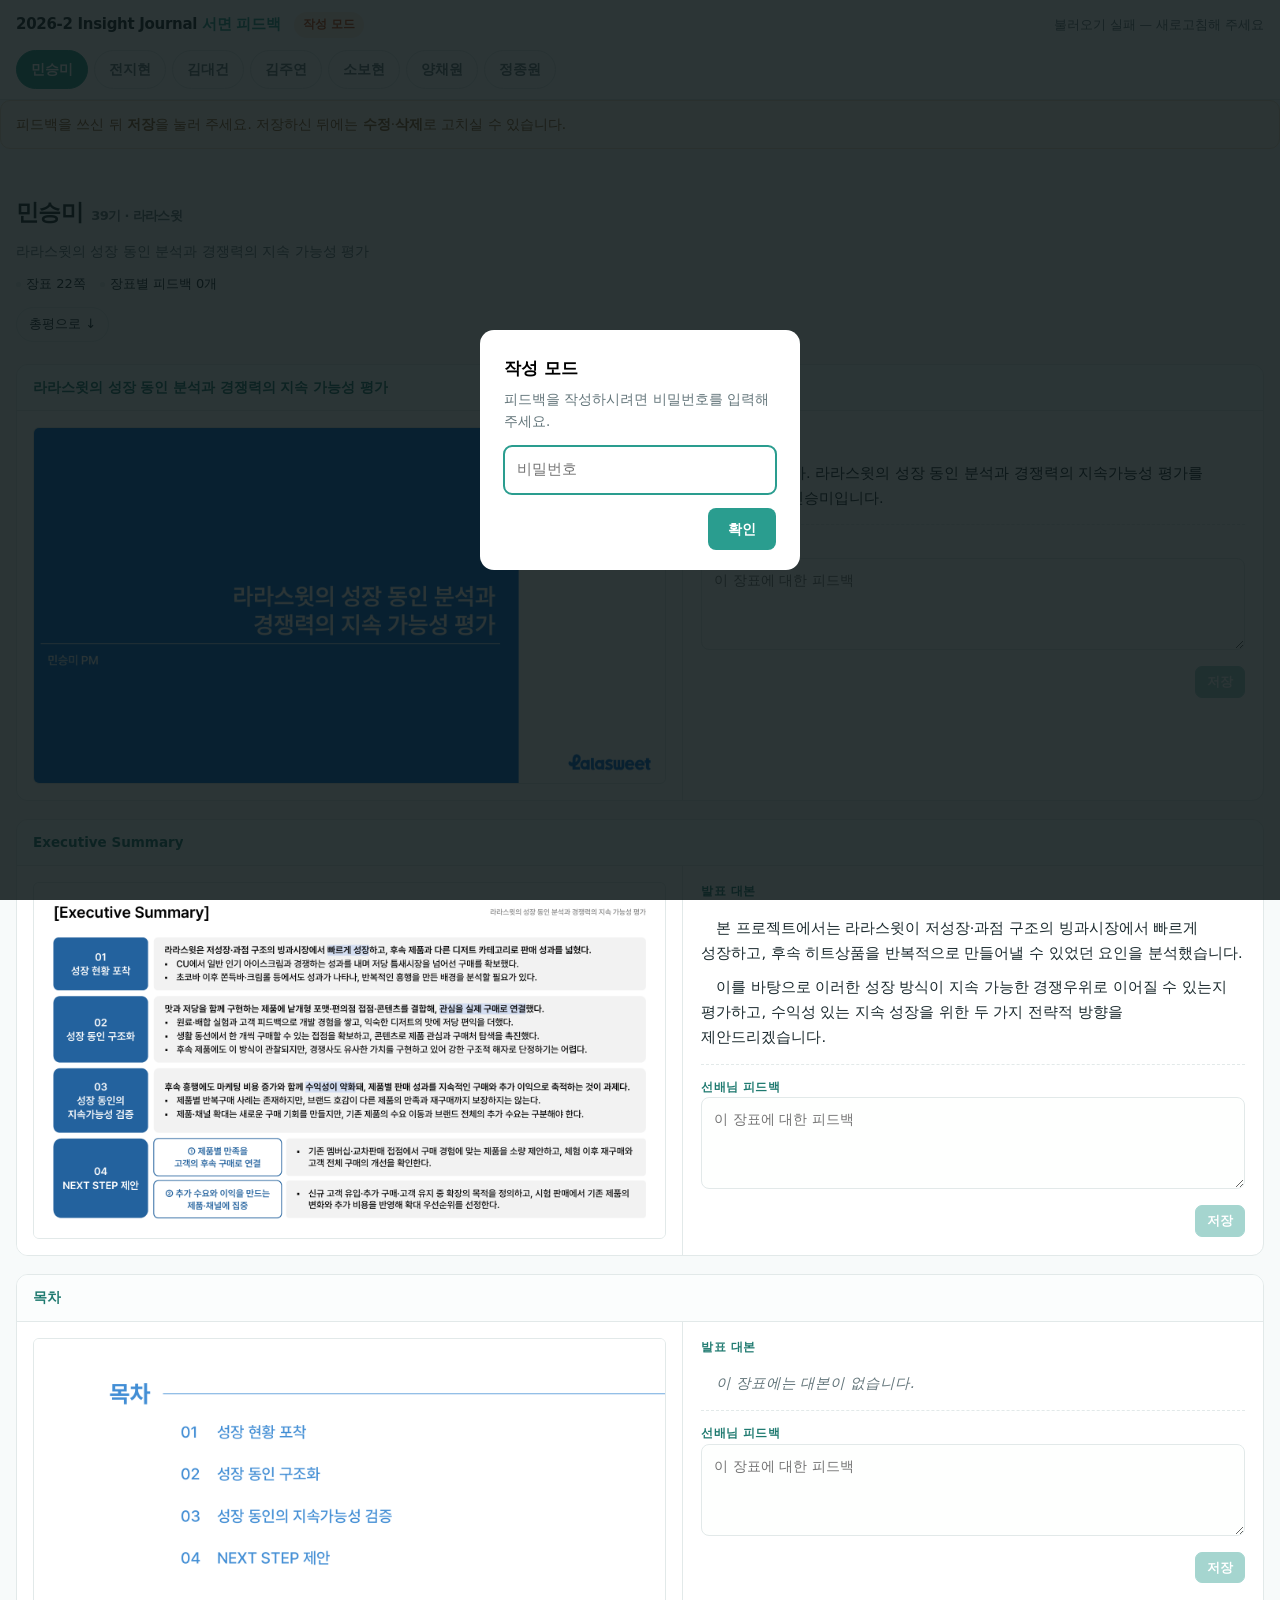
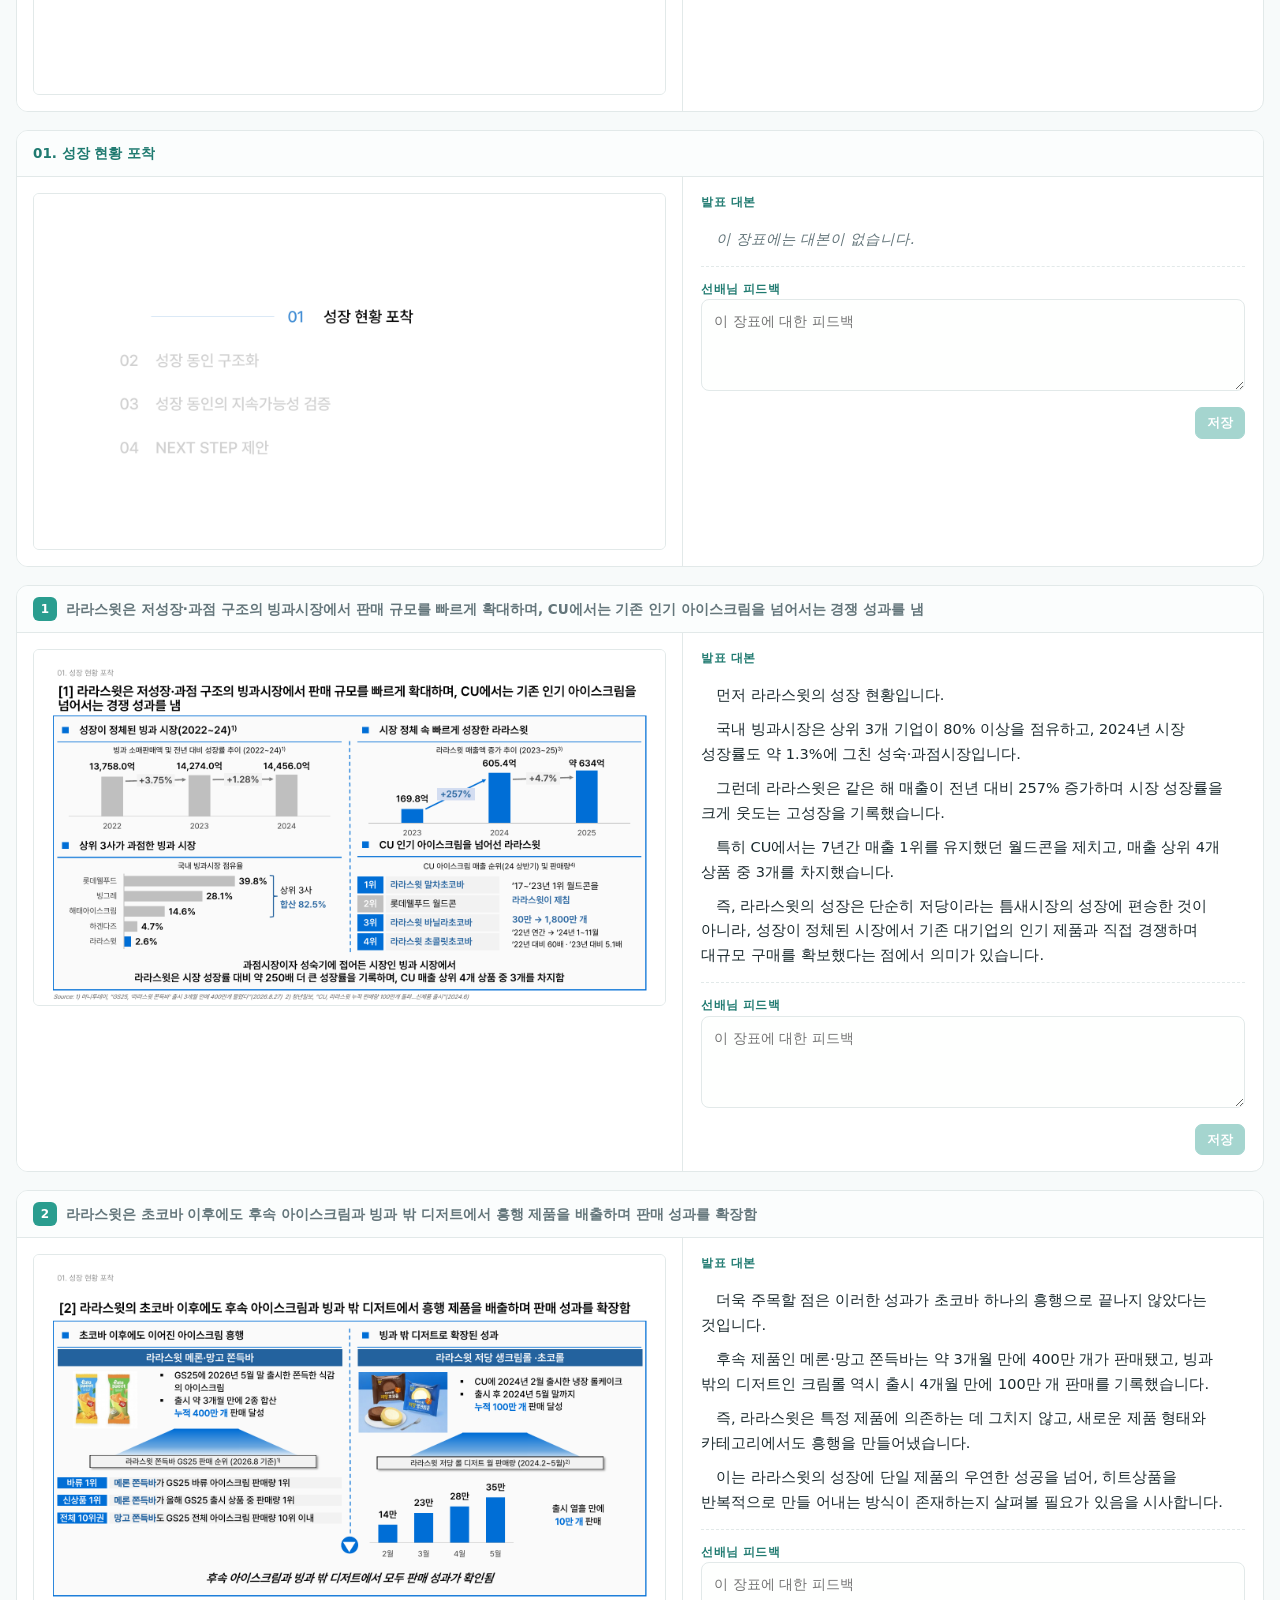
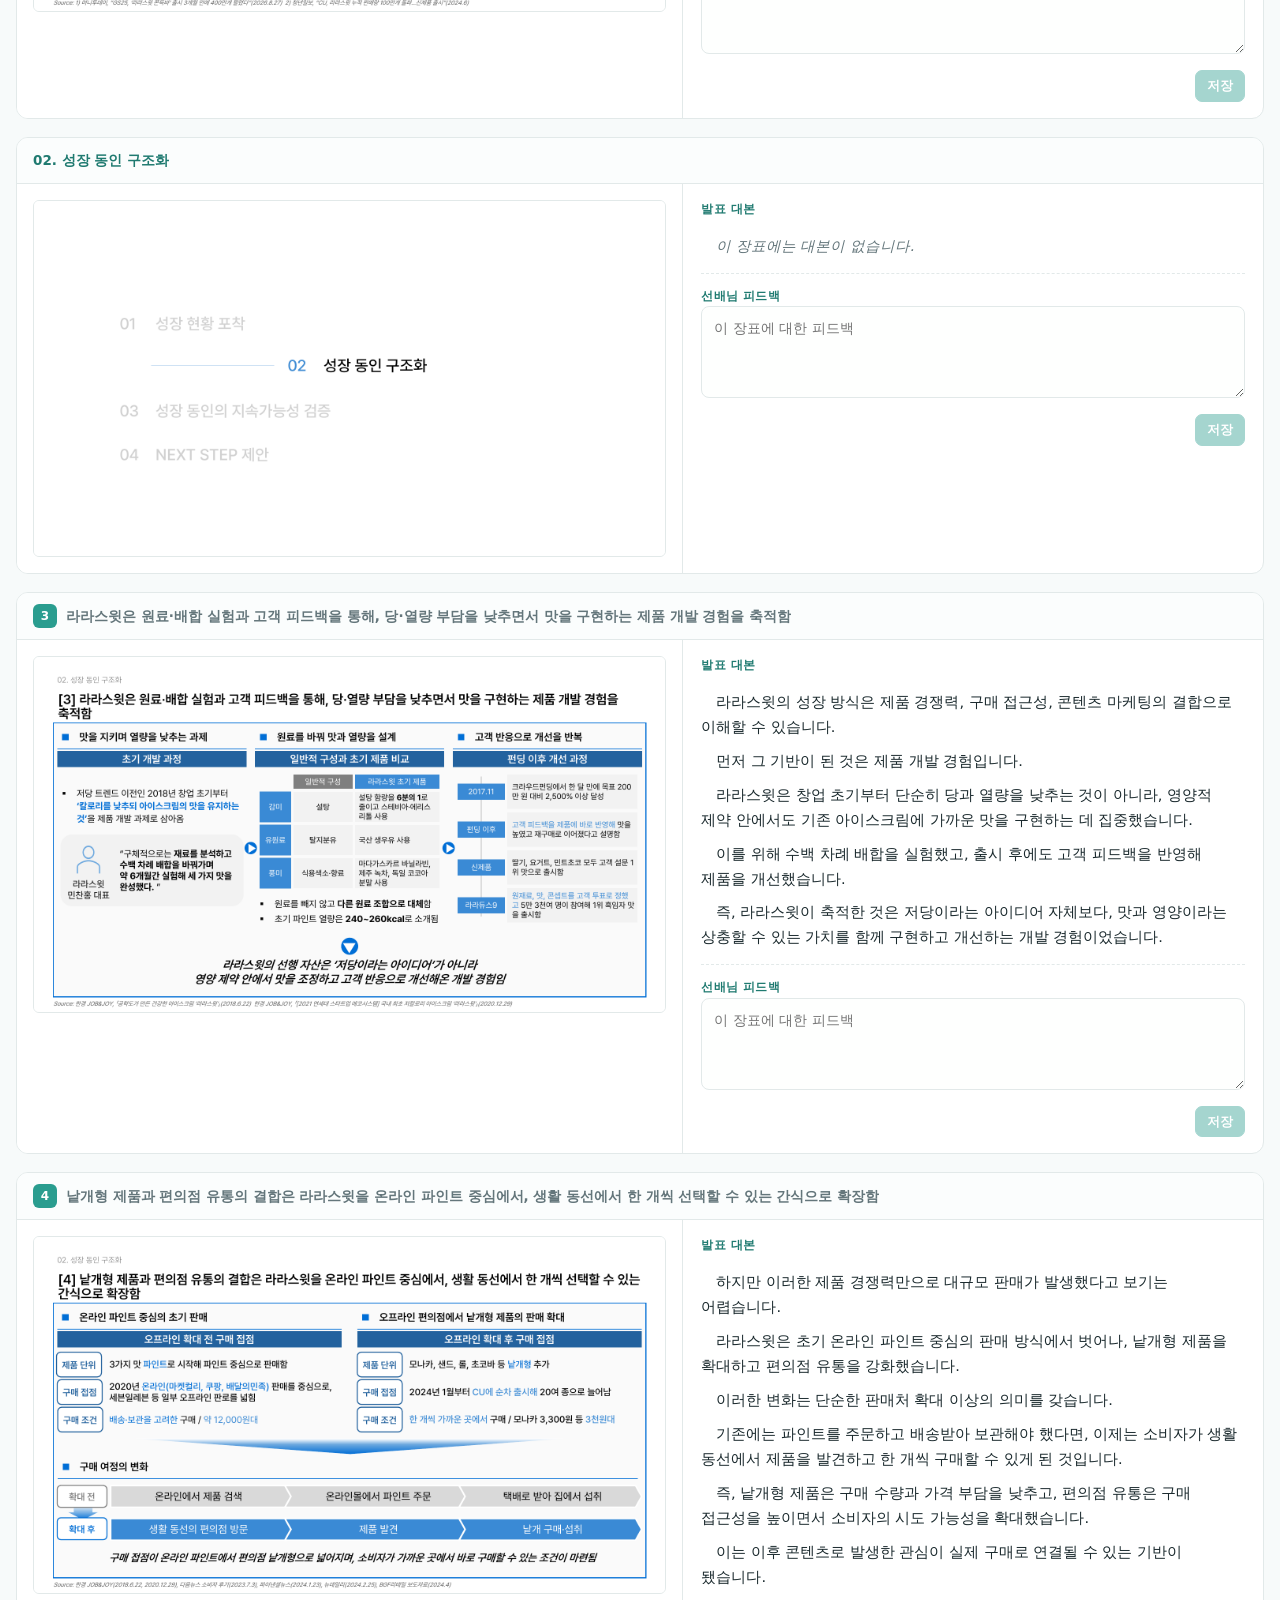
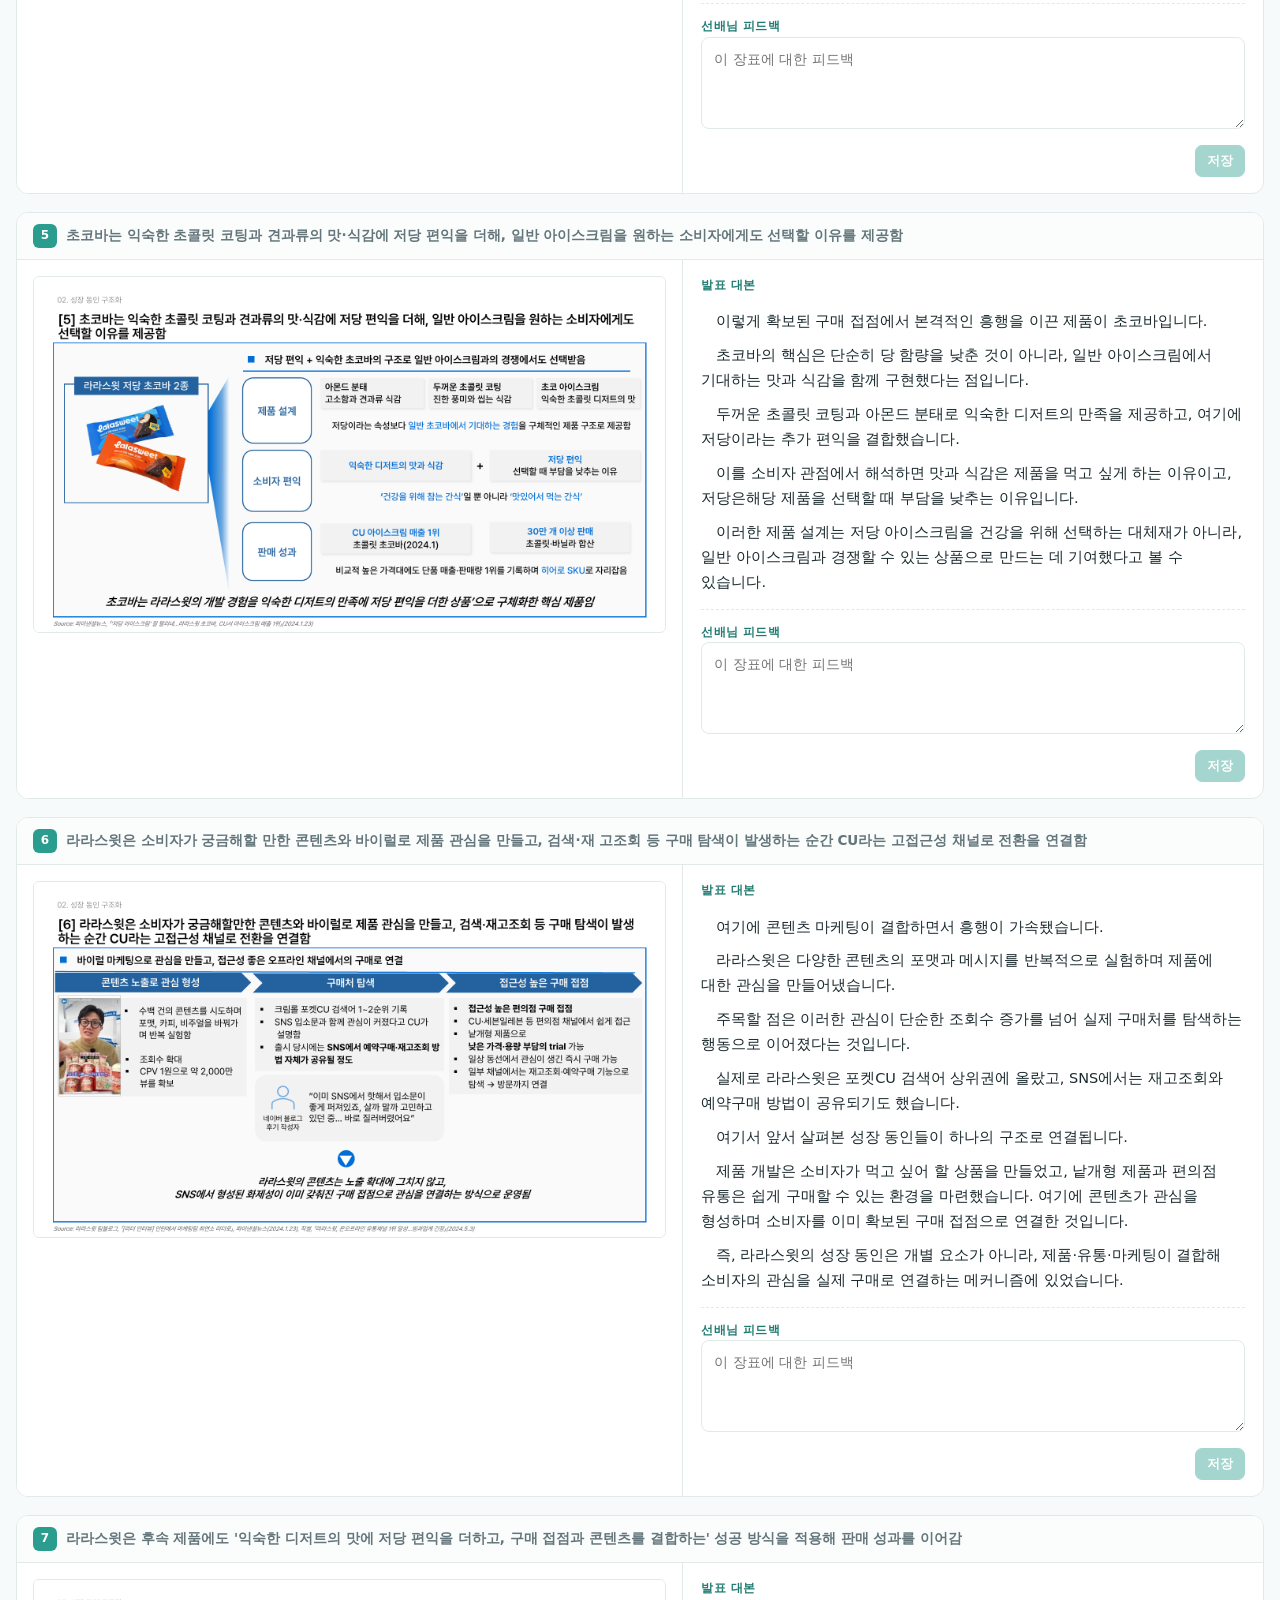
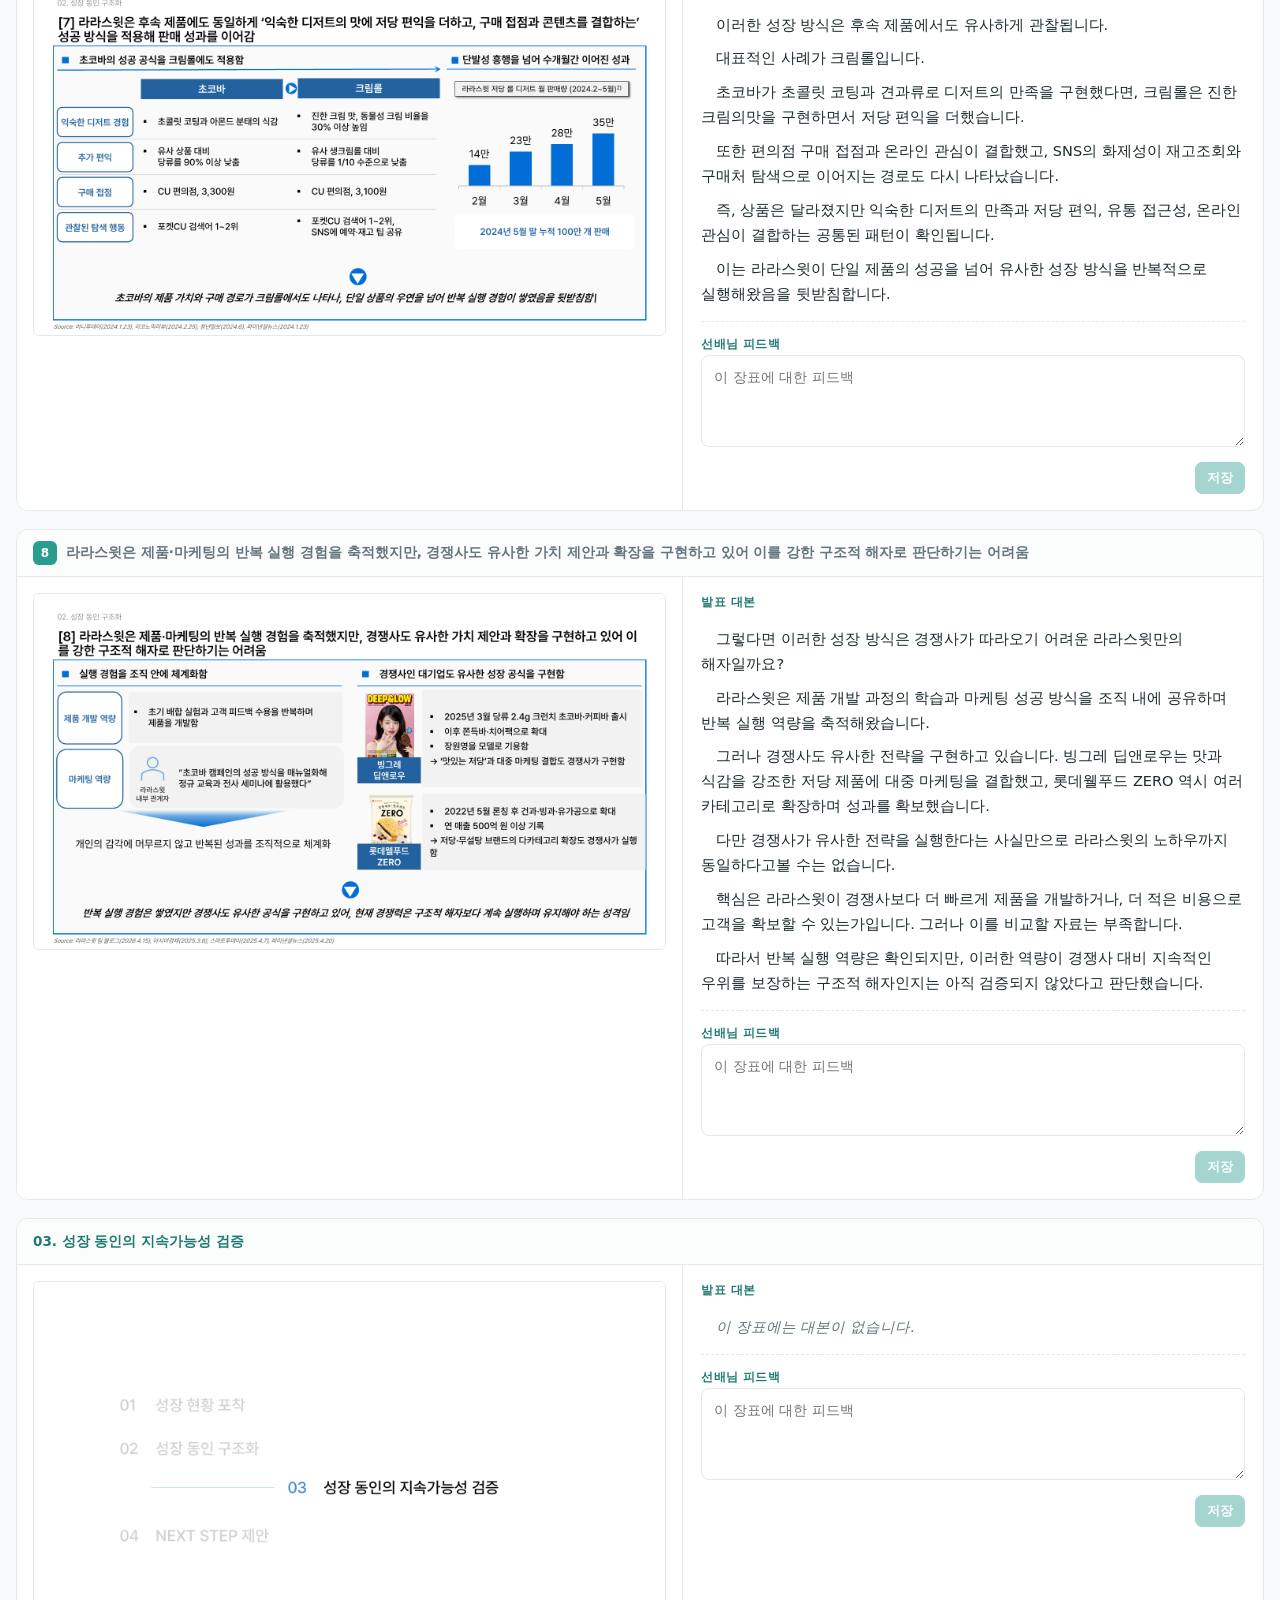
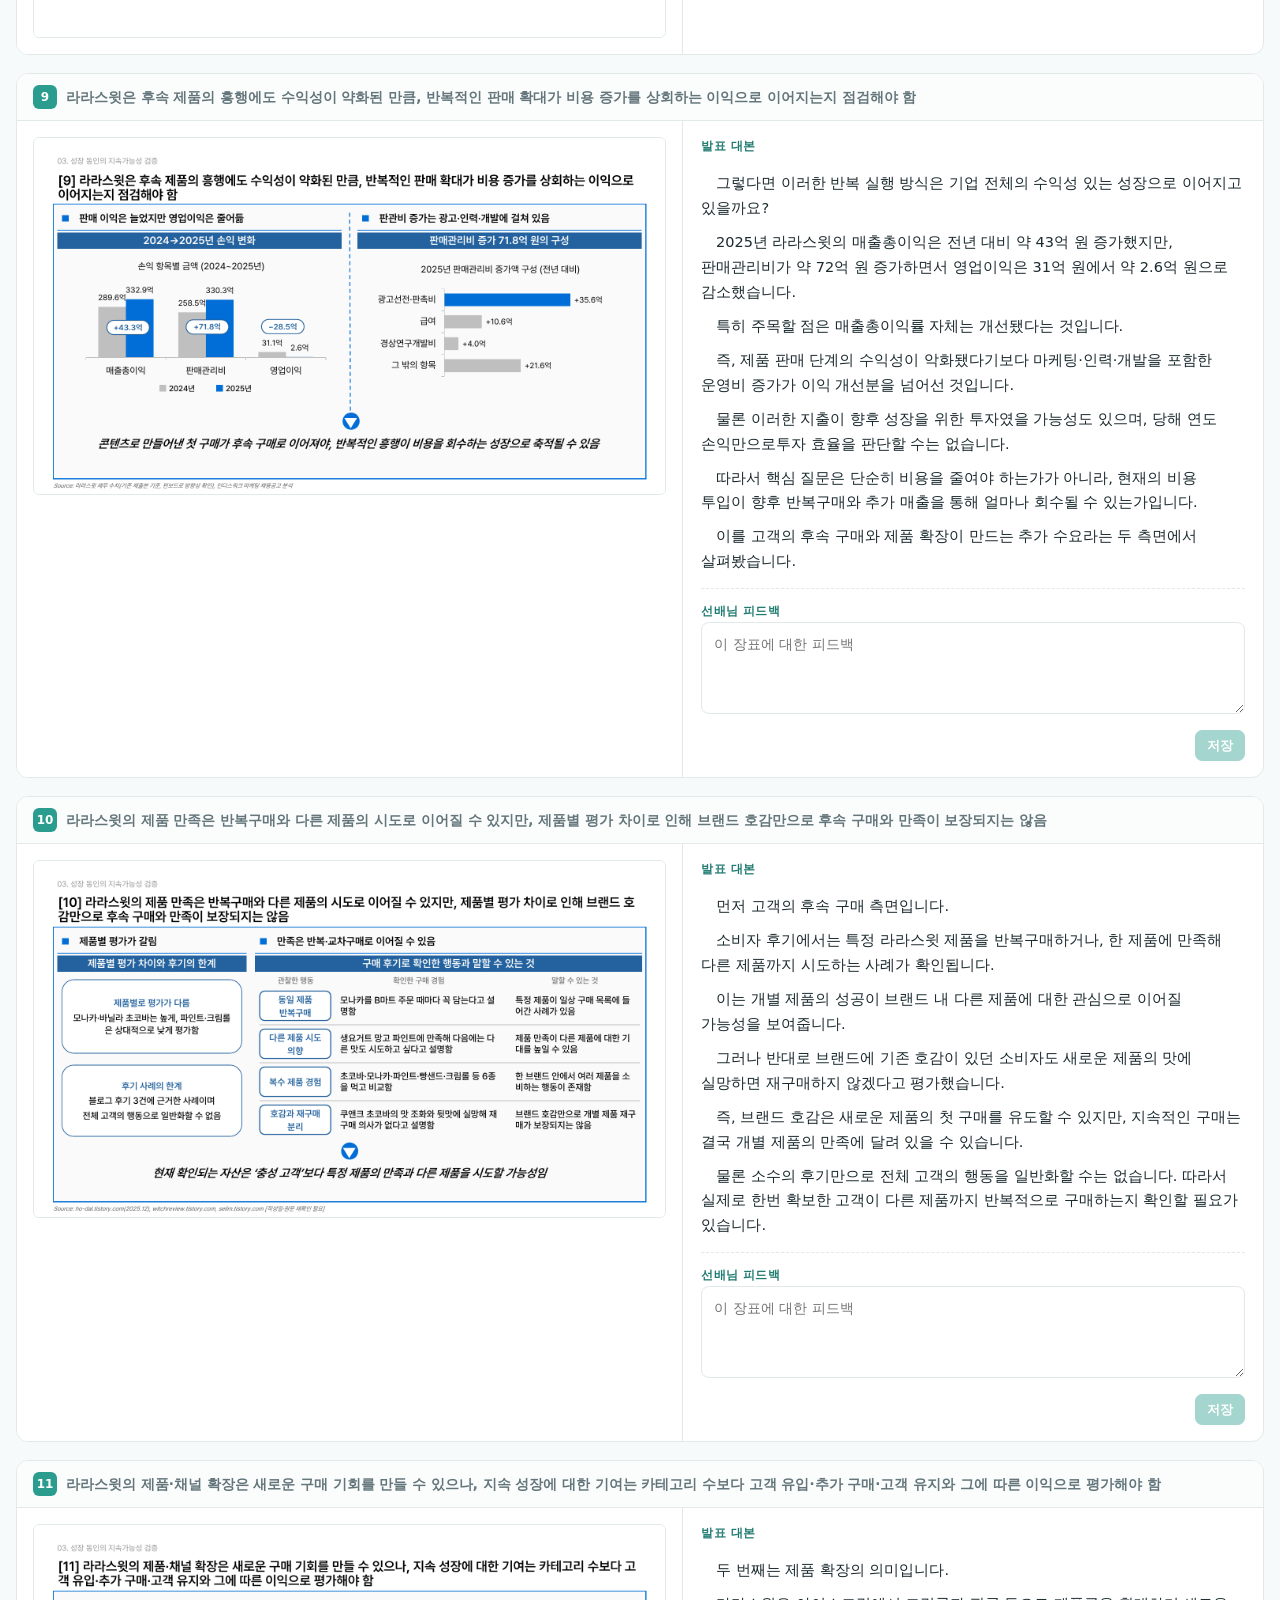
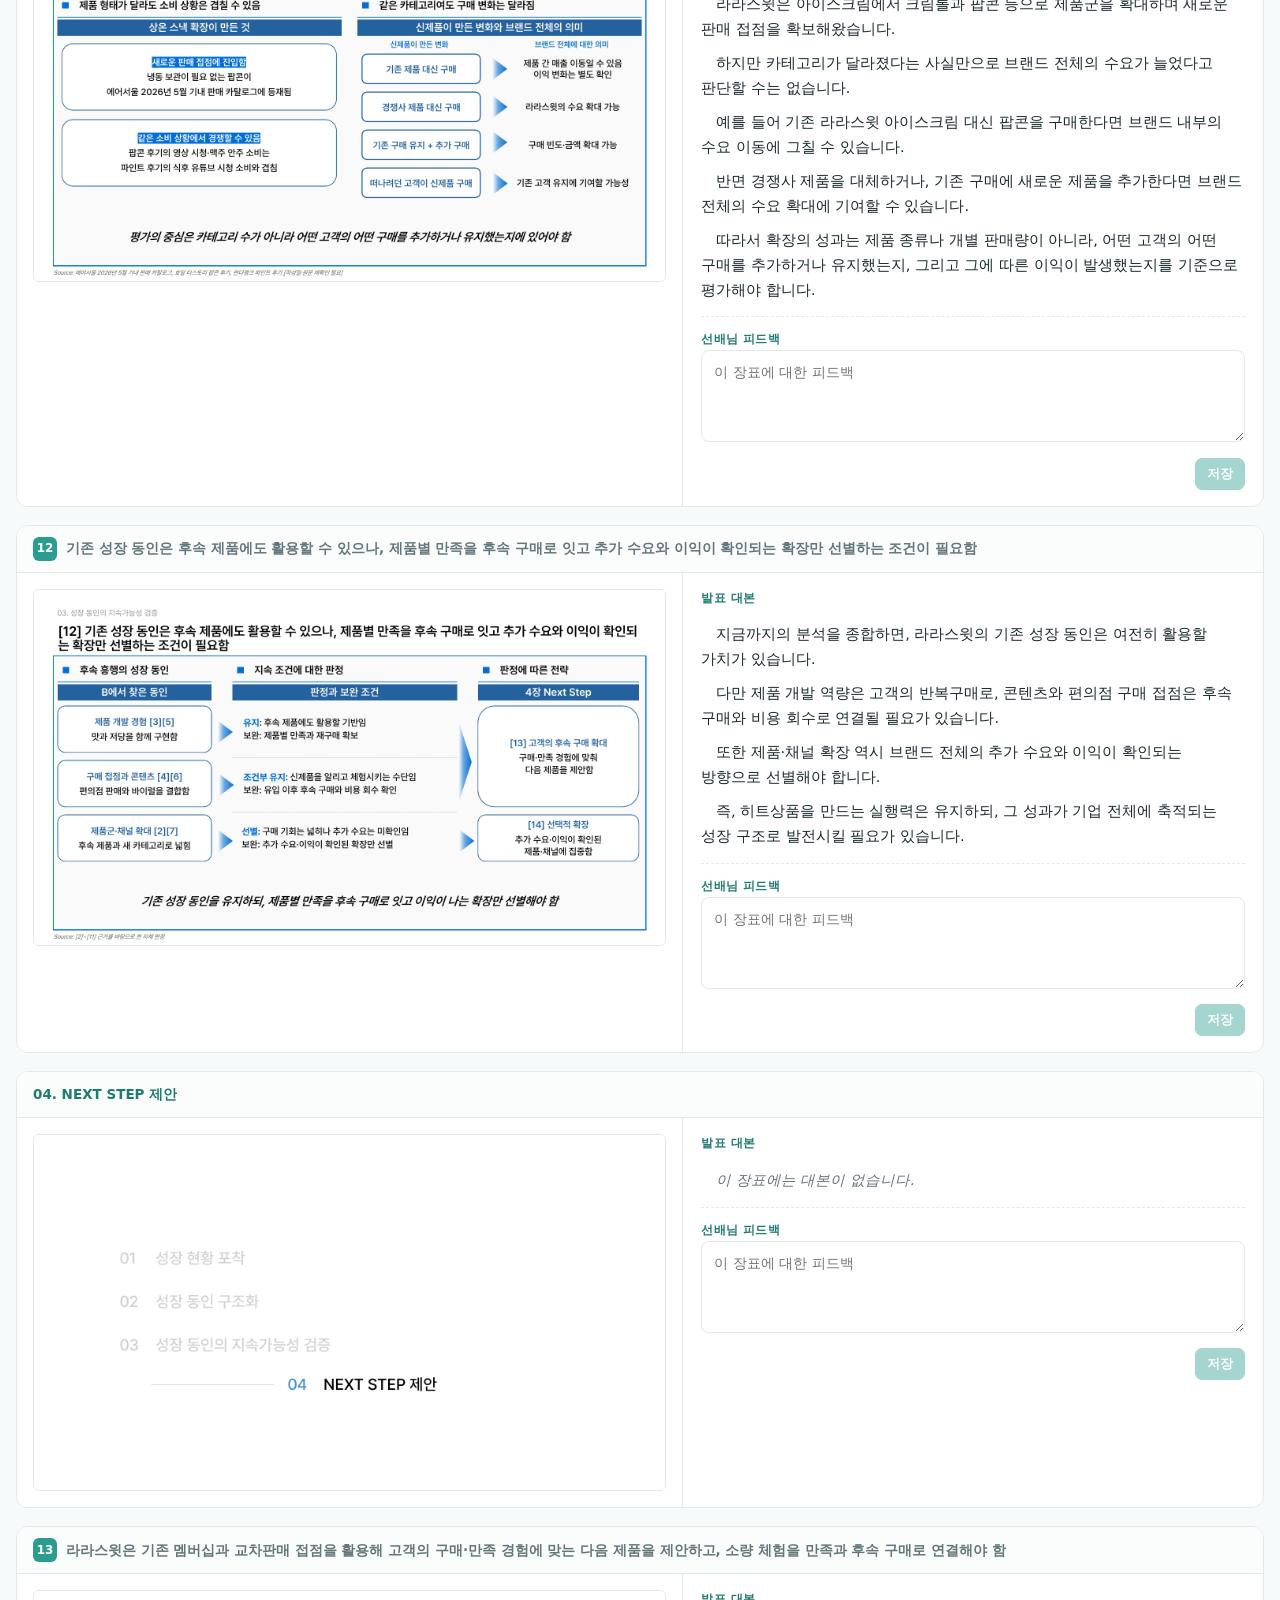
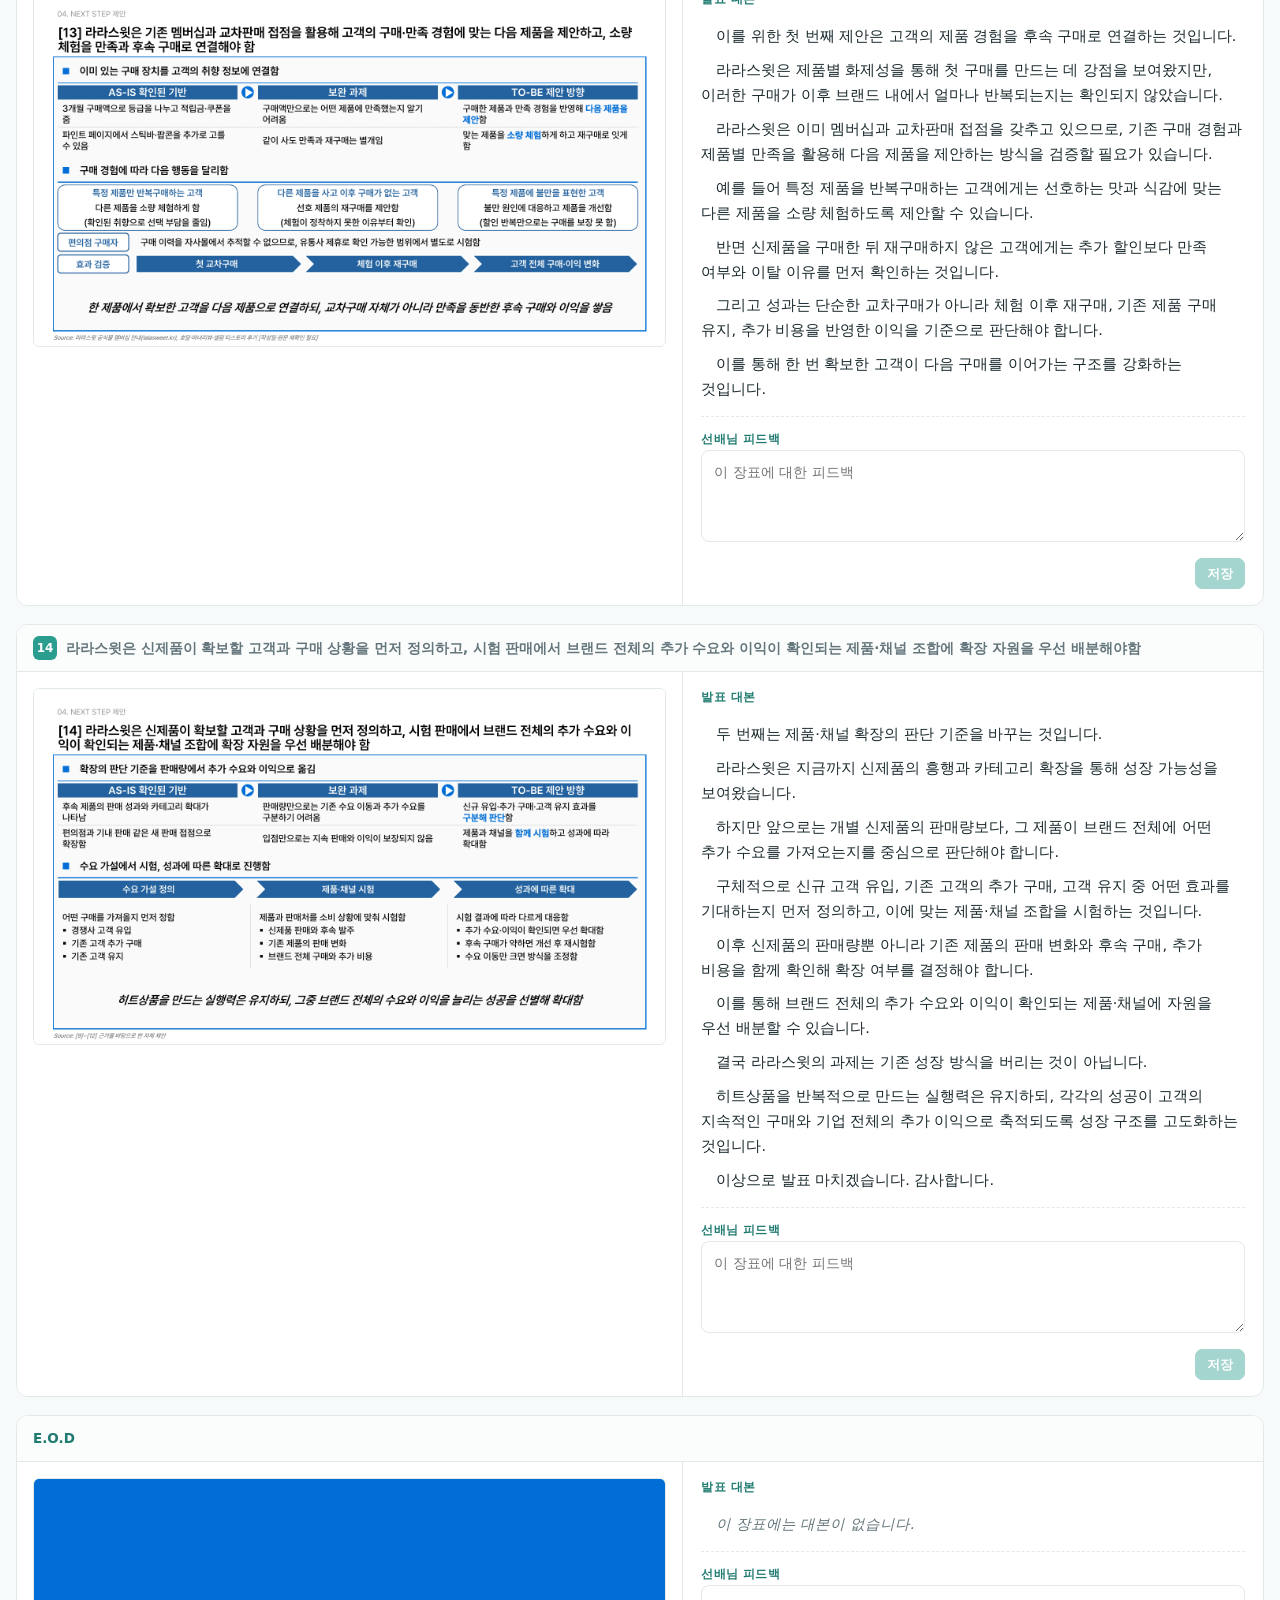
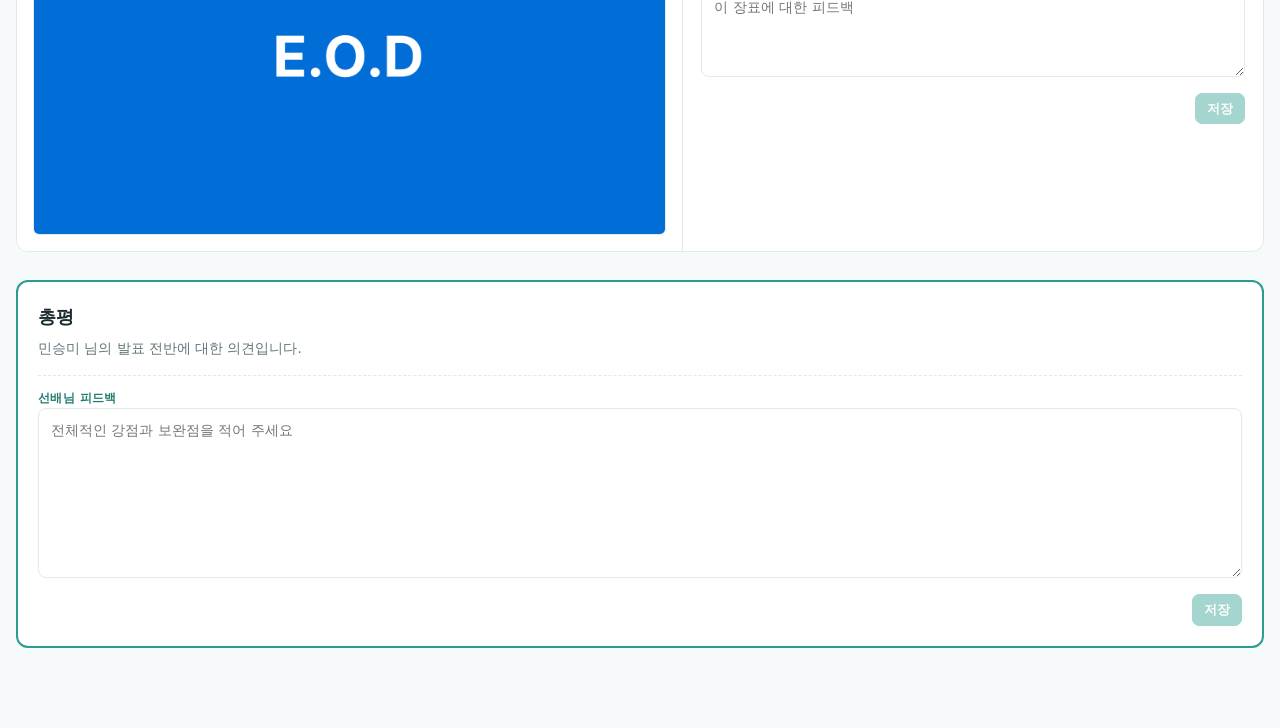
==== admin.html @ 74952961 "전수 검수 — 붙거나 갈라진 낱말 38건 교정 - 두 낱말이 붙은 것 22건 (이를통해, 대한추가, 2025년국내 …) - 낱말 한가운데가 띄어진 것 11건 (살펴보 았습니다, 글" ====
<!doctype html>
<html lang="ko">
<head>
<meta charset="utf-8">
<meta name="viewport" content="width=device-width,initial-scale=1,viewport-fit=cover">
<meta name="robots" content="noindex,nofollow,noarchive">
<title>IJ 서면 피드백 · 작성</title>
<link rel="stylesheet" href="assets/style.css?v=1793973497">
</head>
<body>
<header>
  <div class="hwrap">
    <div class="brand">2026-2 Insight Journal <span>서면 피드백</span></div>
    <div class="mode admin">작성 모드</div>
    <div class="status" id="status"></div>
  </div>
  <nav id="nav"></nav>
</header>
<div class="note">피드백을 쓰신 뒤 <b>저장</b>을 눌러 주세요. 저장하신 뒤에는 <b>수정</b>·<b>삭제</b>로 고치실 수 있습니다.</div>
<main id="main"></main>
<dialog id="zoom"><img id="zoomImg" alt=""></dialog>
<script>window.MODE = "admin";</script>
<script src="assets/config.js?v=1793973497"></script>
<script src="data/people.js?v=1793973497"></script>
<script src="assets/app.js?v=1793973497"></script>
<script>
/* 올려둔 파일을 고치면, 열어두신 창이 옛 내용을 계속 보여주지 않도록 한 번만 새로 받는다 */
(function () {
  var V = "1793973497";
  fetch("version.txt?t=" + Date.now(),
         { cache: "no-store", headers: { "Cache-Control": "no-cache" } })
    .then(function (r) { return r.ok ? r.text() : ""; })
    .then(function (t) {
      t = (t || "").trim();
      if (!t || t === V) return;
      if (location.search.indexOf("v=" + t) >= 0) return;   // 이미 새 판
      location.replace(location.pathname + "?v=" + t + location.hash);
    })
    .catch(function () {});
})();
</script>
</body>
</html>
---- assets/style.css ----
:root{
  --teal:#2A9D8F; --teal-d:#1F7A70; --teal-l:#E8F6F4;
  --ink:#1B2A2E; --mute:#64767B; --line:#E2E9E9; --bg:#F7FAFA; --card:#FFFFFF;
  --warn:#C2410C;
  --lime:#7FBF7A; --lime-d:#4E8C4A;   /* 40기 구분색 */
  --w: 1280px;
}
*{box-sizing:border-box;}
html{-webkit-text-size-adjust:100%;}
body{
  margin:0; background:var(--bg); color:var(--ink);
  font-family:"Pretendard","Apple SD Gothic Neo","Malgun Gothic",system-ui,sans-serif;
  font-size:15px; line-height:1.72; word-break:keep-all; overflow-wrap:anywhere;
}
a{color:var(--teal-d);}

/* ── 헤더 ───────────────────────────── */
header{
  position:sticky; top:0; z-index:20; background:rgba(255,255,255,.94);
  backdrop-filter:saturate(180%) blur(8px); border-bottom:1px solid var(--line);
}
.hwrap{max-width:var(--w); margin:0 auto; padding:12px 16px;
  display:flex; align-items:center; gap:14px; flex-wrap:wrap;}
.brand{font-weight:800; font-size:15px; letter-spacing:-.3px; white-space:nowrap;}
.brand span{color:var(--teal); }
.mode{font-size:11.5px; font-weight:700; padding:3px 9px; border-radius:999px;
  background:var(--teal-l); color:var(--teal-d); white-space:nowrap;}
.mode.admin{background:#FFF1E6; color:var(--warn);}
.status{margin-left:auto; font-size:12.5px; color:var(--mute); white-space:nowrap;}

nav{max-width:var(--w); margin:0 auto; padding:0 16px 10px;
  display:flex; gap:6px; overflow-x:auto; scrollbar-width:thin;}
nav button{
  flex:0 0 auto; border:1px solid var(--line); background:#fff; color:var(--mute);
  padding:7px 14px; border-radius:999px; font:inherit; font-size:13.5px;
  font-weight:600; cursor:pointer; white-space:nowrap;
}
nav button[aria-current="true"]{background:var(--teal); border-color:var(--teal); color:#fff;}

/* ── 본문 ───────────────────────────── */
main{max-width:var(--w); margin:0 auto; padding:22px 16px 80px;}
.person-head{margin:4px 0 22px;}
.person-head h1{font-size:23px; margin:0 0 6px; letter-spacing:-.6px;}
.person-head h1 small{font-size:13px; font-weight:600; color:var(--mute); margin-left:8px;}
.person-head p{margin:0; color:var(--mute); font-size:14px;}

.slide{
  background:var(--card); border:1px solid var(--line); border-radius:12px;
  margin-bottom:18px; overflow:hidden; scroll-margin-top:110px;
}
.slide-no{
  display:flex; align-items:center; gap:9px; padding:11px 16px;
  border-bottom:1px solid var(--line); background:#FBFDFD;
}
.slide-no b{
  min-width:24px; height:24px; border-radius:6px; background:var(--teal);
  color:#fff; font-size:12px; display:grid; place-items:center;
}
.slide-no span{font-size:13.5px; color:var(--mute); font-weight:600;
  overflow:hidden; text-overflow:ellipsis; white-space:nowrap;}
.grid{display:grid; grid-template-columns:minmax(0,1.15fr) minmax(0,1fr);}
.pane-img{padding:16px; border-right:1px solid var(--line); background:#fff;}
.pane-img img{width:100%; height:auto; display:block; border:1px solid var(--line);
  border-radius:6px; cursor:zoom-in;}
.pane-txt{padding:16px 18px; display:flex; flex-direction:column; gap:14px; min-width:0;}

.sec-label{font-size:11.5px; font-weight:800; letter-spacing:.4px;
  color:var(--teal-d); text-transform:uppercase;}
.script p{margin:0 0 9px; font-size:14.5px; text-indent:1em;}
.script p:last-child{margin-bottom:0;}
.script .none{color:var(--mute); font-style:italic;}

.fb{border-top:1px dashed var(--line); padding-top:13px;}
.fb textarea{
  width:100%; min-height:92px; resize:vertical; padding:10px 12px;
  border:1px solid var(--line); border-radius:8px; font:inherit; font-size:14px;
  line-height:1.65; background:#FEFFFE; color:var(--ink);
}
.fb textarea:focus{outline:2px solid var(--teal); outline-offset:-1px; border-color:var(--teal);}
.fb .row{display:flex; align-items:center; gap:10px; margin-top:7px;}
.fb .saved{font-size:12px; color:var(--mute);}
.fb button{
  border:1px solid var(--line); background:#fff; color:var(--mute);
  padding:4px 11px; border-radius:7px; font:inherit; font-size:12.5px; cursor:pointer;
}
.fb button:hover{border-color:var(--warn); color:var(--warn);}
.fb .read{
  background:var(--teal-l); border-left:3px solid var(--teal); border-radius:0 8px 8px 0;
  padding:11px 13px; font-size:14px; white-space:pre-wrap;
}
.fb .empty{color:var(--mute); font-size:13.5px;}

.overall{
  background:var(--card); border:2px solid var(--teal); border-radius:12px;
  padding:20px; margin-top:28px; scroll-margin-top:110px;
}
.overall h2{margin:0 0 4px; font-size:18px;}
.overall .hint{margin:0 0 14px; color:var(--mute); font-size:13.5px;}
.overall textarea{min-height:170px;}

/* 이미지 확대 */
dialog{border:none; padding:0; background:transparent; max-width:96vw; max-height:96vh;}
dialog::backdrop{background:rgba(10,20,22,.86);}
dialog img{max-width:96vw; max-height:96vh; display:block; border-radius:6px;}

.note{
  max-width:var(--w); margin:0 auto 18px; padding:12px 15px;
  background:#FFF8F0; border:1px solid #F3DCC4; border-radius:10px;
  font-size:13.5px; color:#8A5A28;
}

@media (max-width:860px){
  .grid{grid-template-columns:1fr;}
  .pane-img{border-right:none; border-bottom:1px solid var(--line);}
  .person-head h1{font-size:20px;}
}

/* 비밀번호 입력 */
#pass{border-radius:14px; padding:0; max-width:92vw;}
.passbox{background:#fff; padding:24px 24px 20px; width:320px; max-width:92vw;}
.passbox h3{margin:0 0 6px; font-size:17px;}
.passbox p{margin:0 0 14px; font-size:13.5px; color:var(--mute); line-height:1.6;}
.passbox input{width:100%; padding:10px 12px; border:1px solid var(--line);
  border-radius:8px; font:inherit; font-size:15px;}
.passbox input:focus{outline:2px solid var(--teal); outline-offset:-1px;}
.passrow{display:flex; justify-content:flex-end; margin-top:14px;}
.passbox button{background:var(--teal); border:none; color:#fff; font:inherit;
  font-weight:700; font-size:14px; padding:9px 20px; border-radius:8px; cursor:pointer;}

/* 진행 상황 */
.person-head .progress{display:flex;gap:14px;flex-wrap:wrap;margin:10px 0 0;
  font-size:13px;color:var(--muted)}
.person-head .progress span{display:inline-flex;align-items:center;gap:5px}
.person-head .progress span::before{content:"";width:5px;height:5px;border-radius:50%;
  background:var(--line)}
.person-head .progress span.ok::before{background:#2f9e68}
.person-head .jump{margin-top:12px;font:inherit;font-size:13px;cursor:pointer;
  background:none;border:1px solid var(--line);border-radius:999px;
  padding:5px 12px;color:var(--muted)}
.person-head .jump:hover{border-color:var(--ink);color:var(--ink)}
/* 이름 옆 숫자 = 그분께 남기신 피드백 개수 */
nav button .dot{min-width:18px; height:18px; padding:0 5px; margin-left:7px;
  border-radius:999px; background:var(--teal); color:#fff;
  font-size:11px; font-weight:700; line-height:1;
  display:inline-flex; align-items:center; justify-content:center;}
nav button[aria-current="true"] .dot{background:#fff; color:var(--teal-d);}
/* 40기는 연한 연두로 구분한다 */
nav button.c40[aria-current="true"]{background:var(--lime); border-color:var(--lime);}
nav button.c40[aria-current="true"] .dot{color:var(--lime-d);}

/* 키 메시지가 없는 쪽(표지·목차·간지·E.O.D)은 번호 없이 제목만 */
.slide-no span.plain{color:var(--teal-d); font-weight:700;}

/* 총평을 아직 안 쓰셨을 때는 아무것도 보이지 않게 */
.person-head .progress span.hide{display:none;}
/* 저장 버튼 */
.fb .row button.primary{
  border-color:var(--teal); background:var(--teal); color:#fff; font-weight:700;
}
.fb .row button.primary:hover{border-color:var(--teal-d); background:var(--teal-d); color:#fff;}
.fb .row button:disabled{opacity:.42; cursor:default;}
.fb .row button.primary:disabled:hover{border-color:var(--teal); background:var(--teal); color:#fff;}
.fb .row .saved{margin-right:auto;}
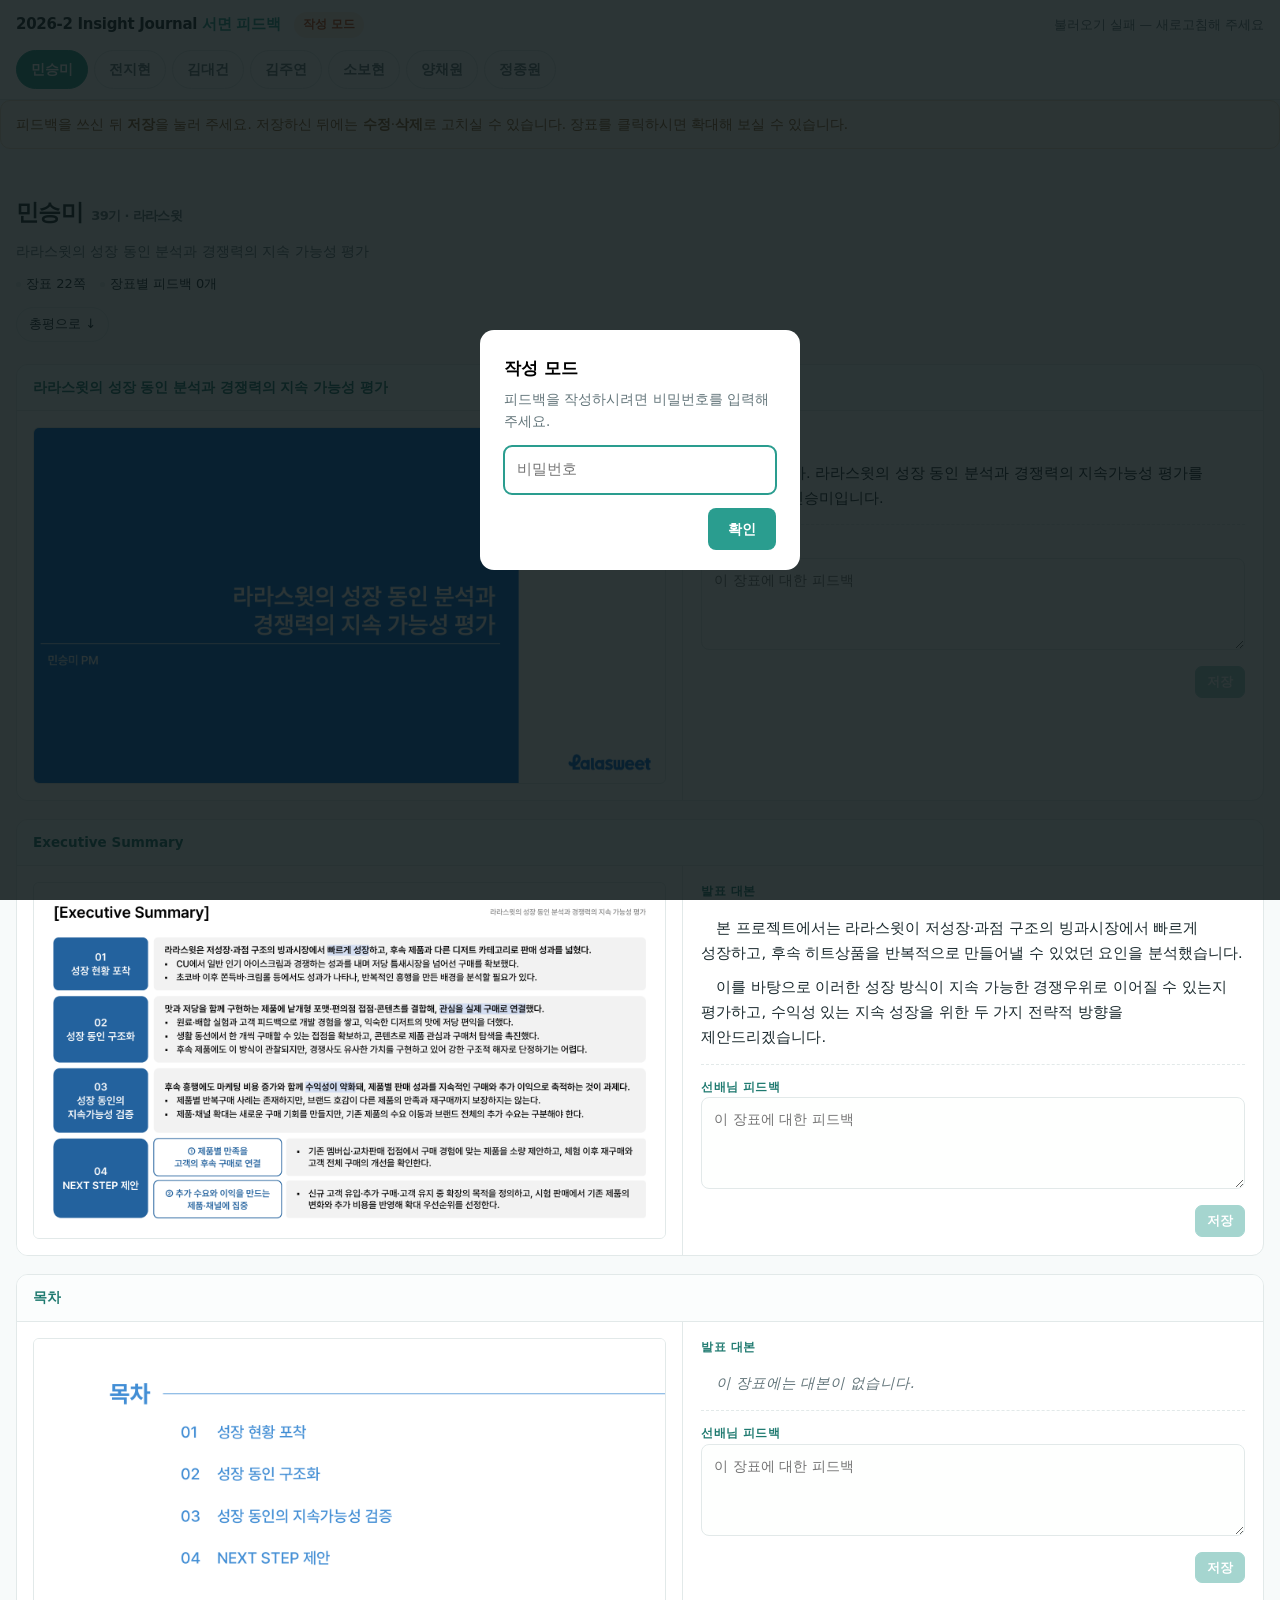
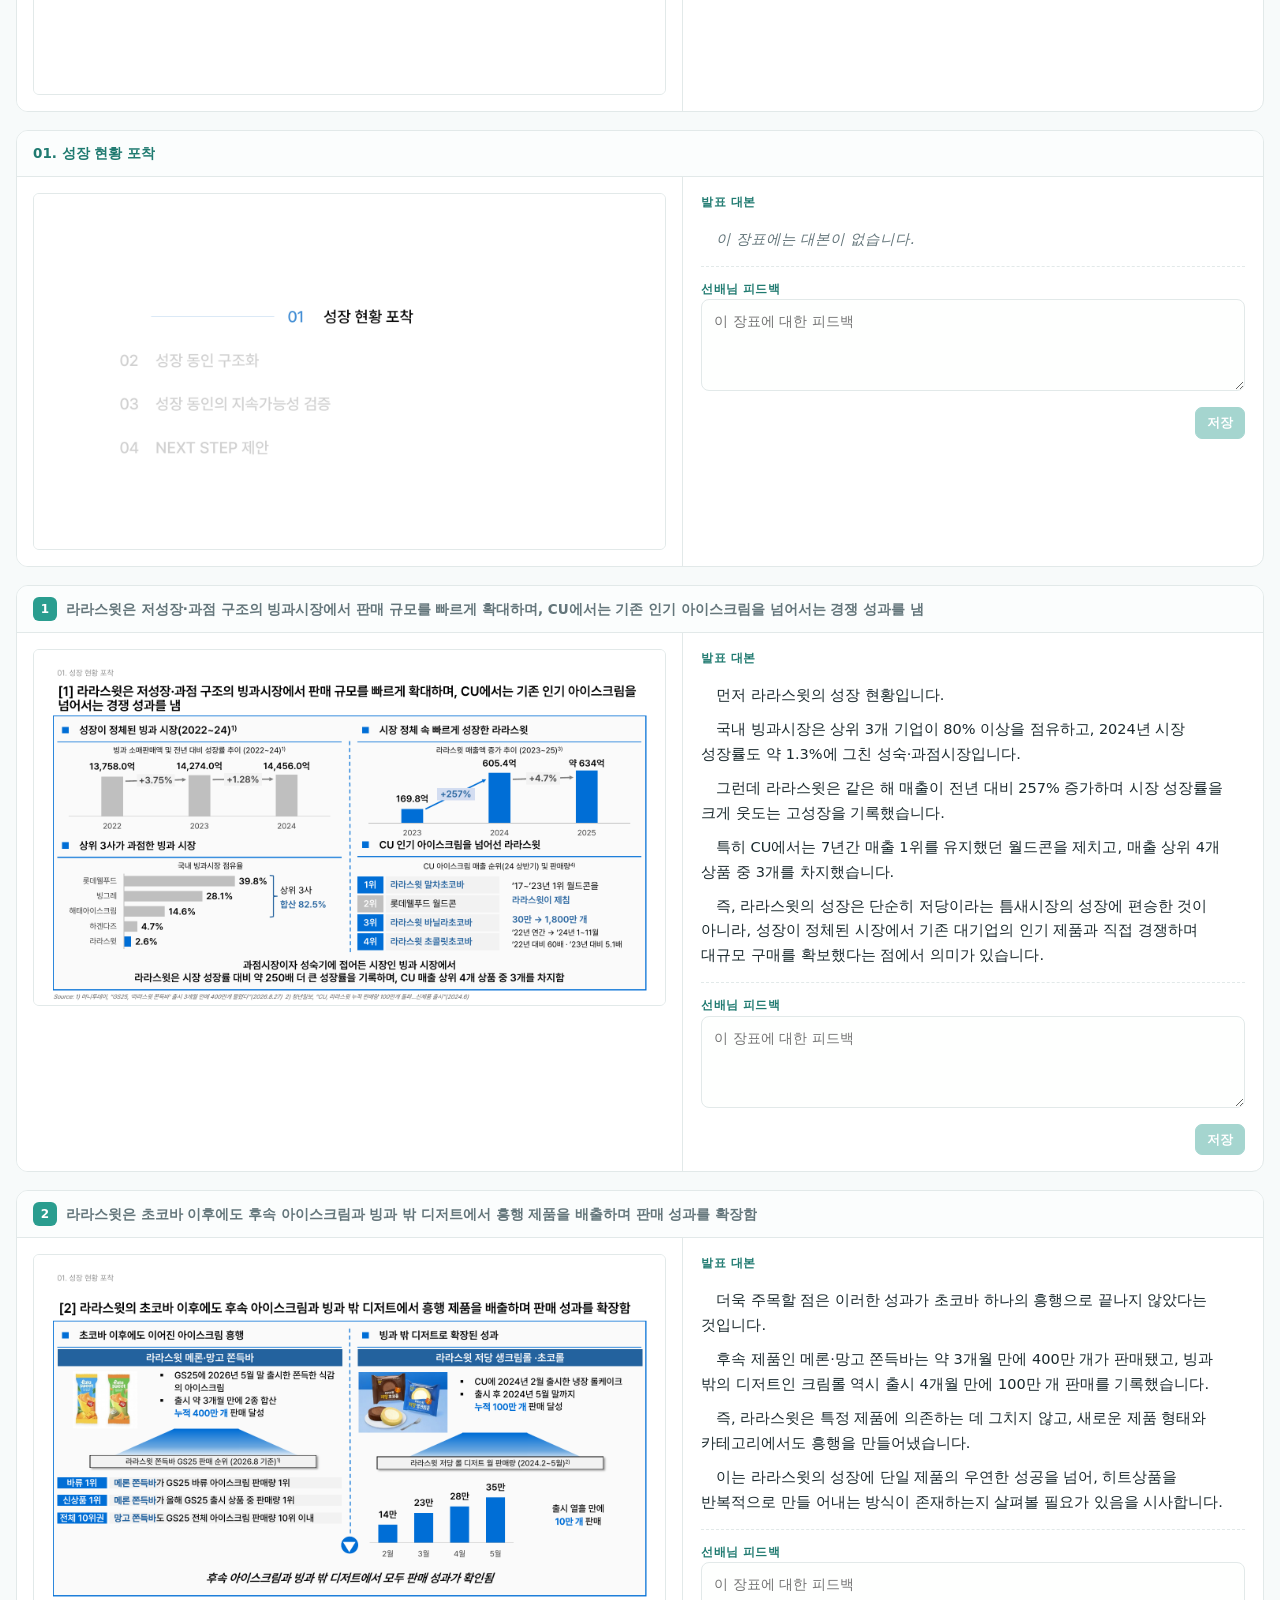
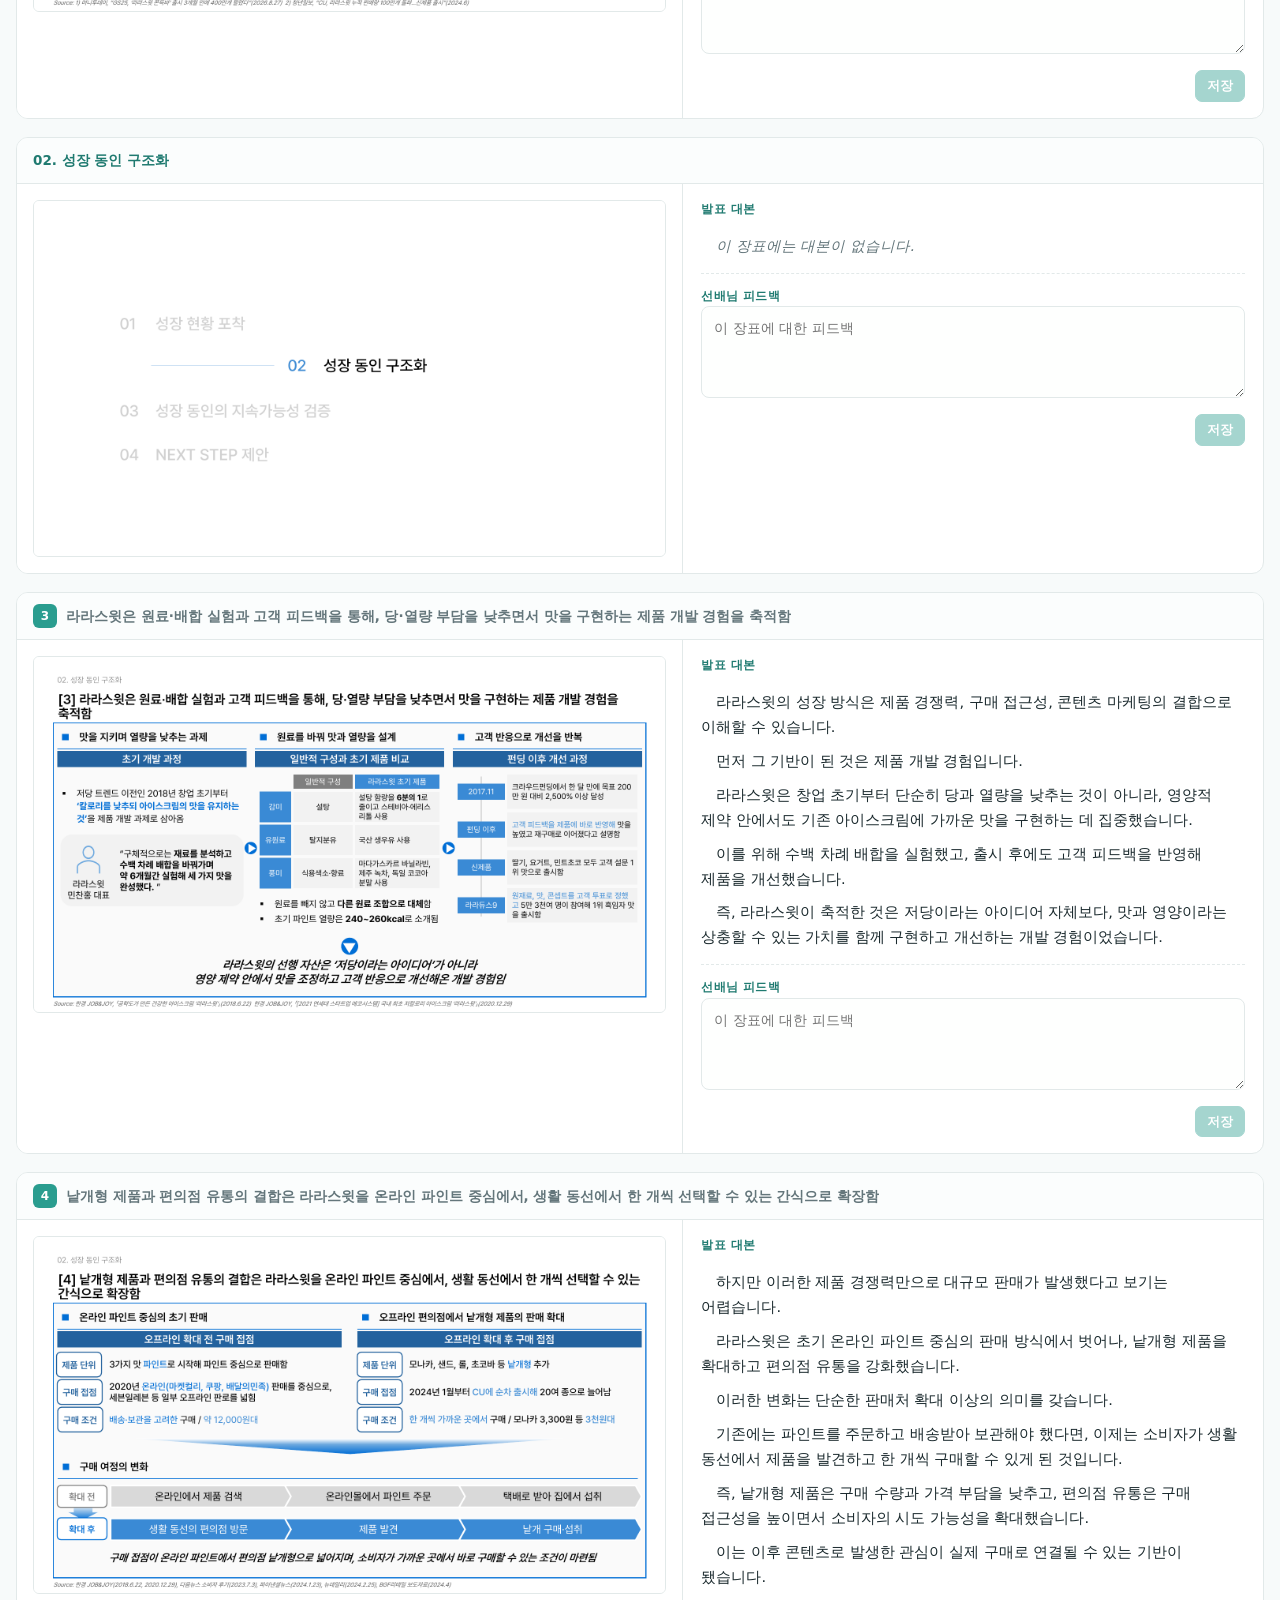
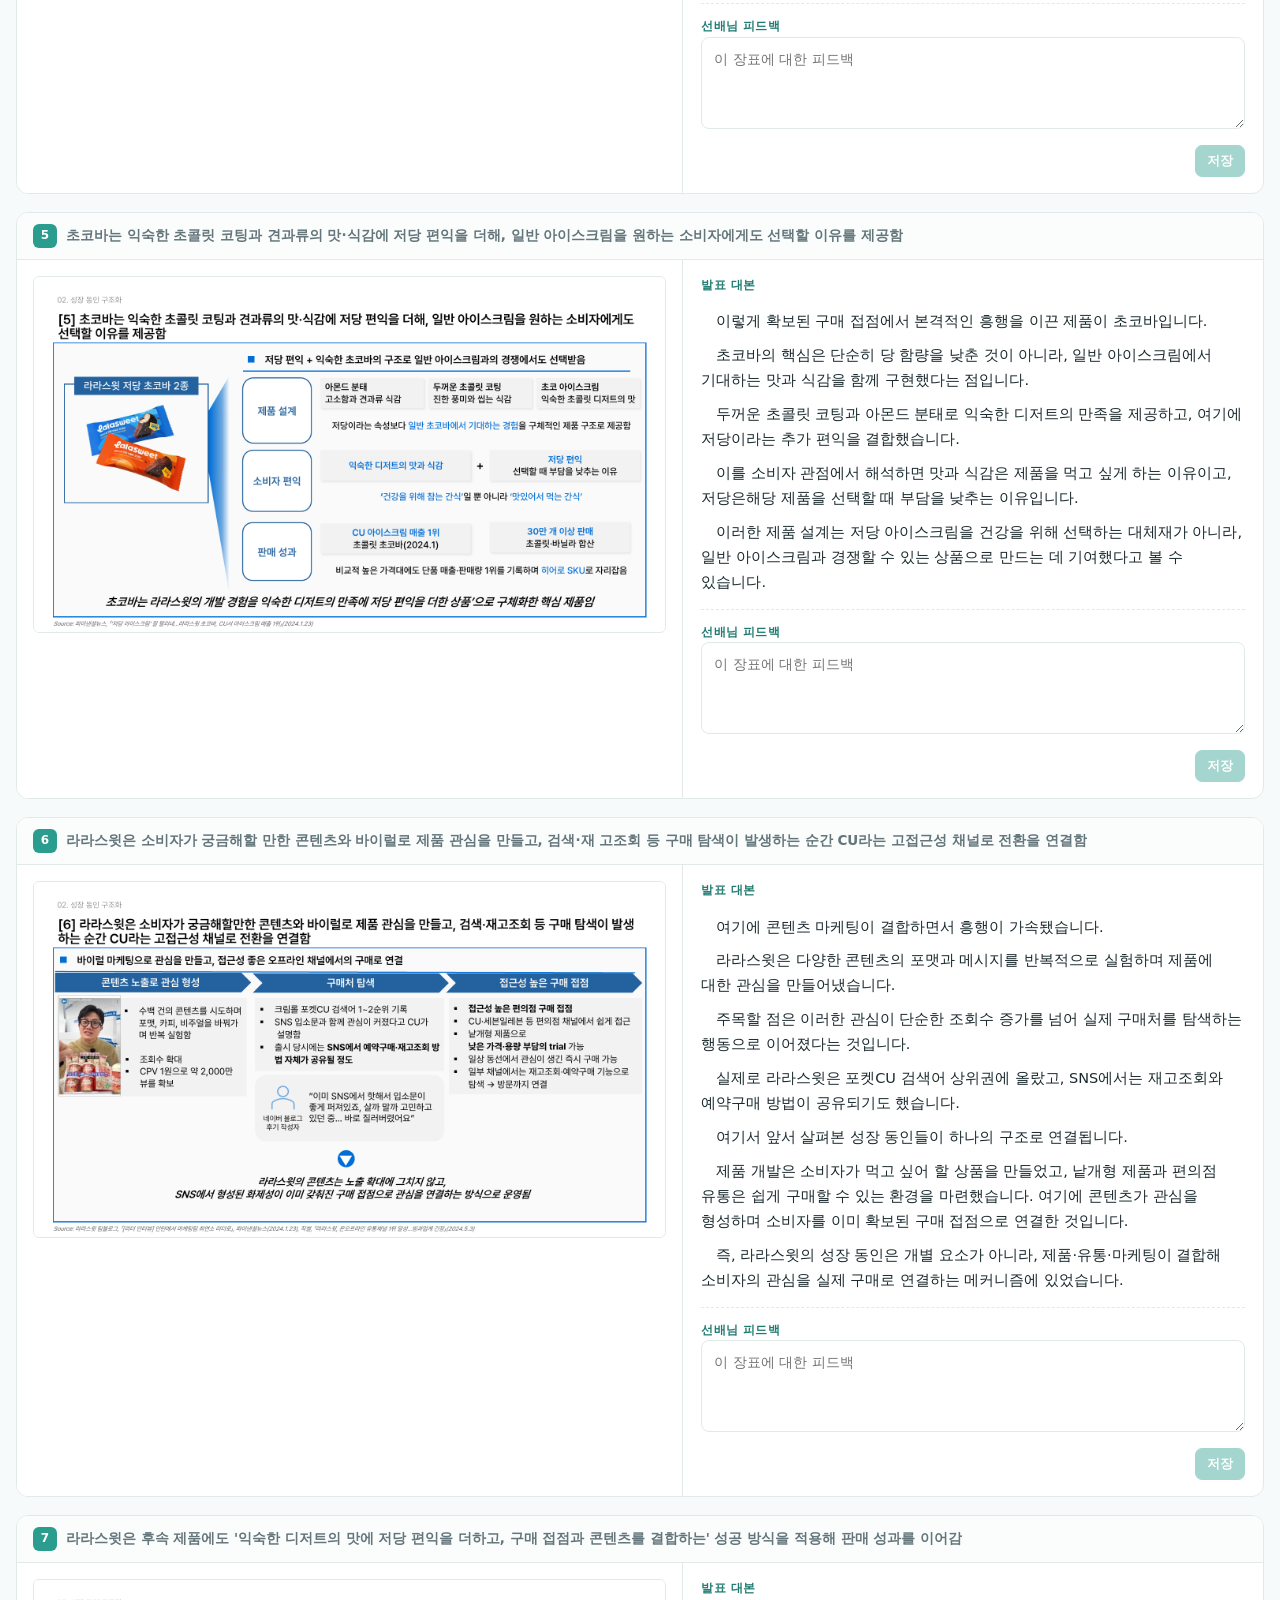
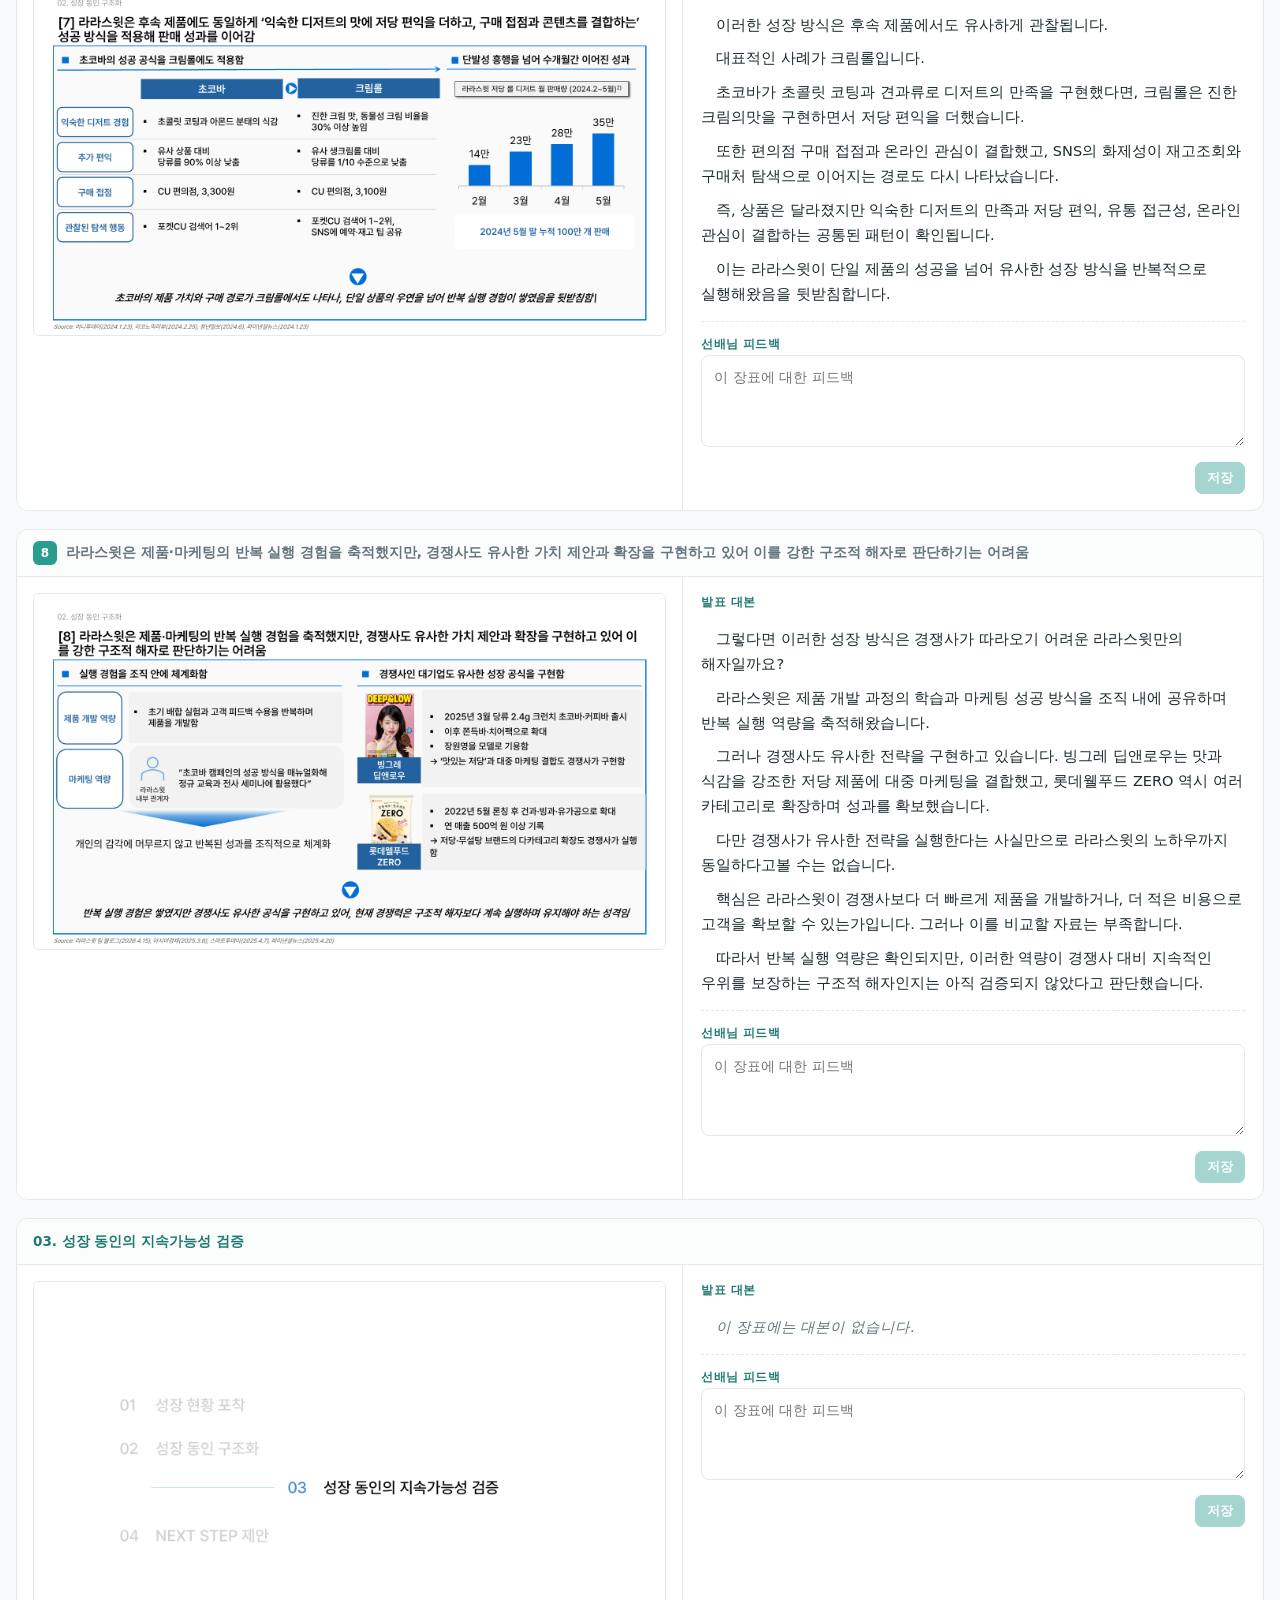
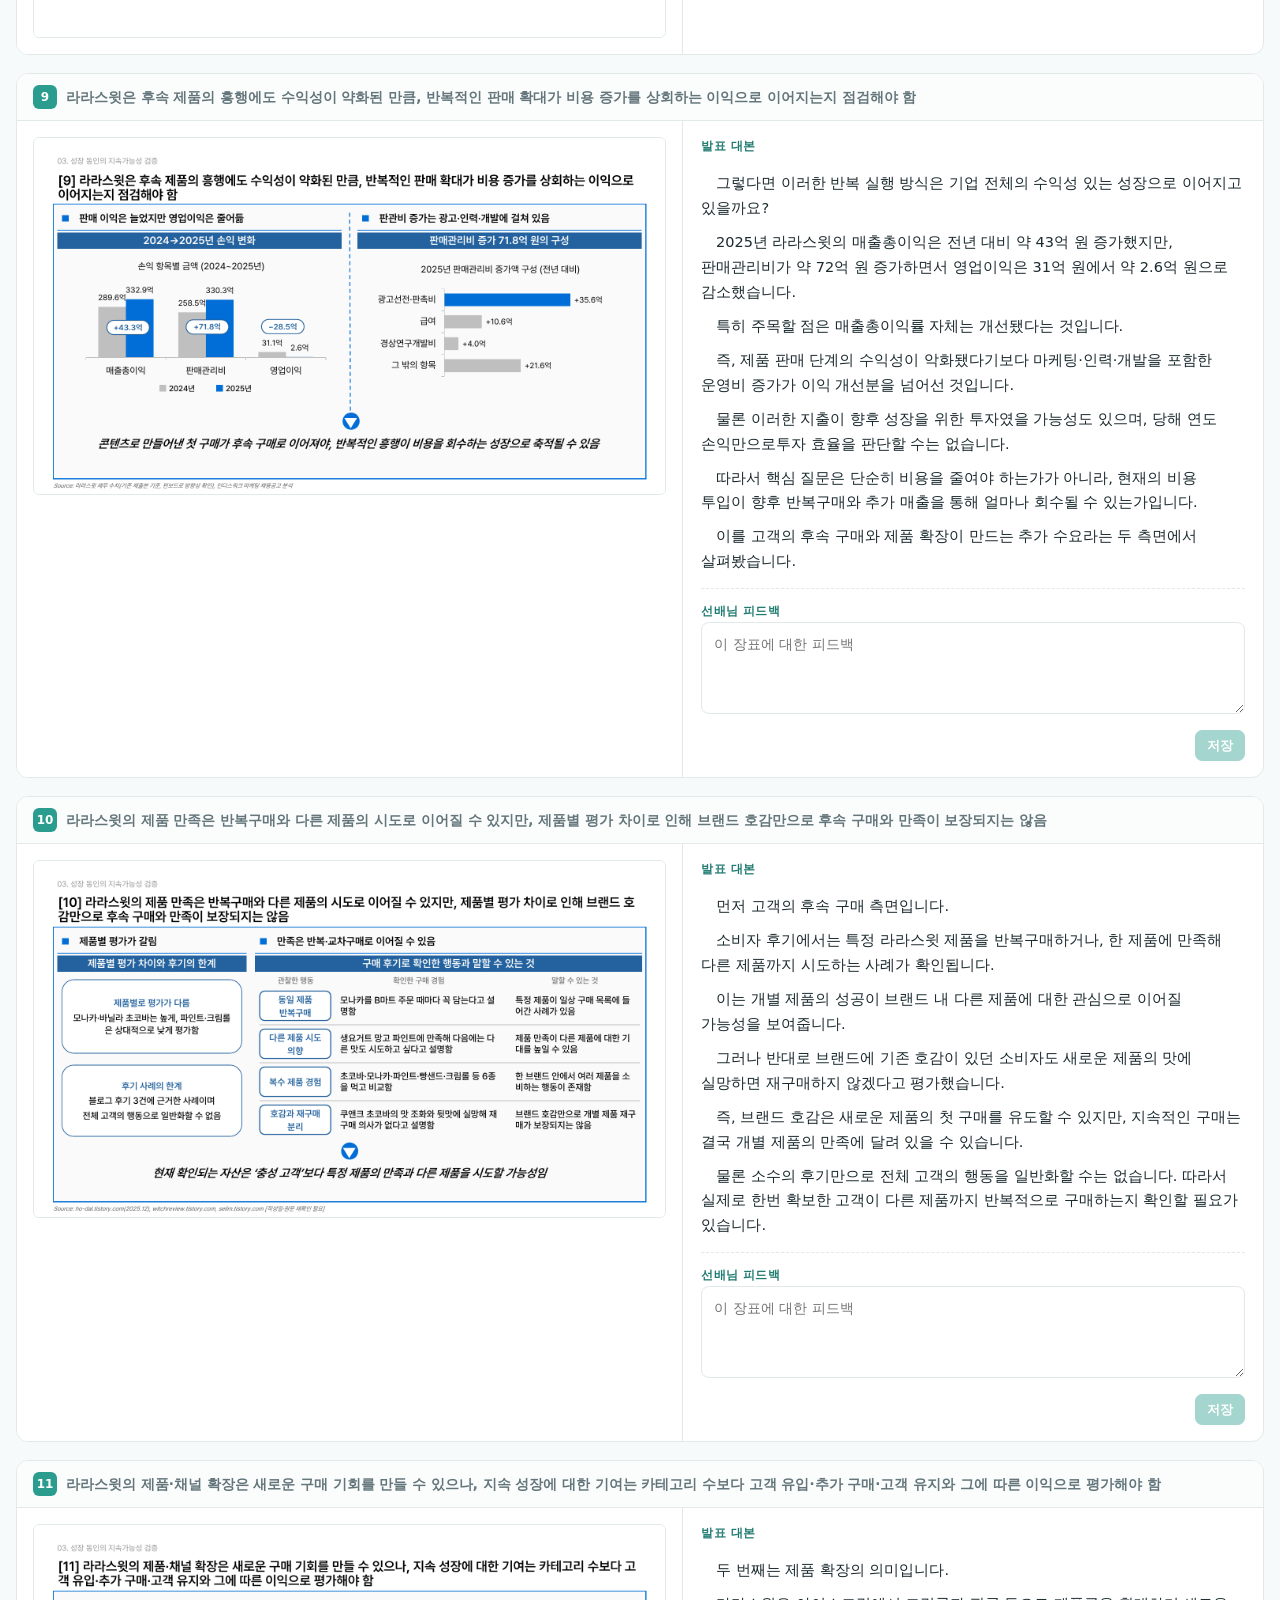
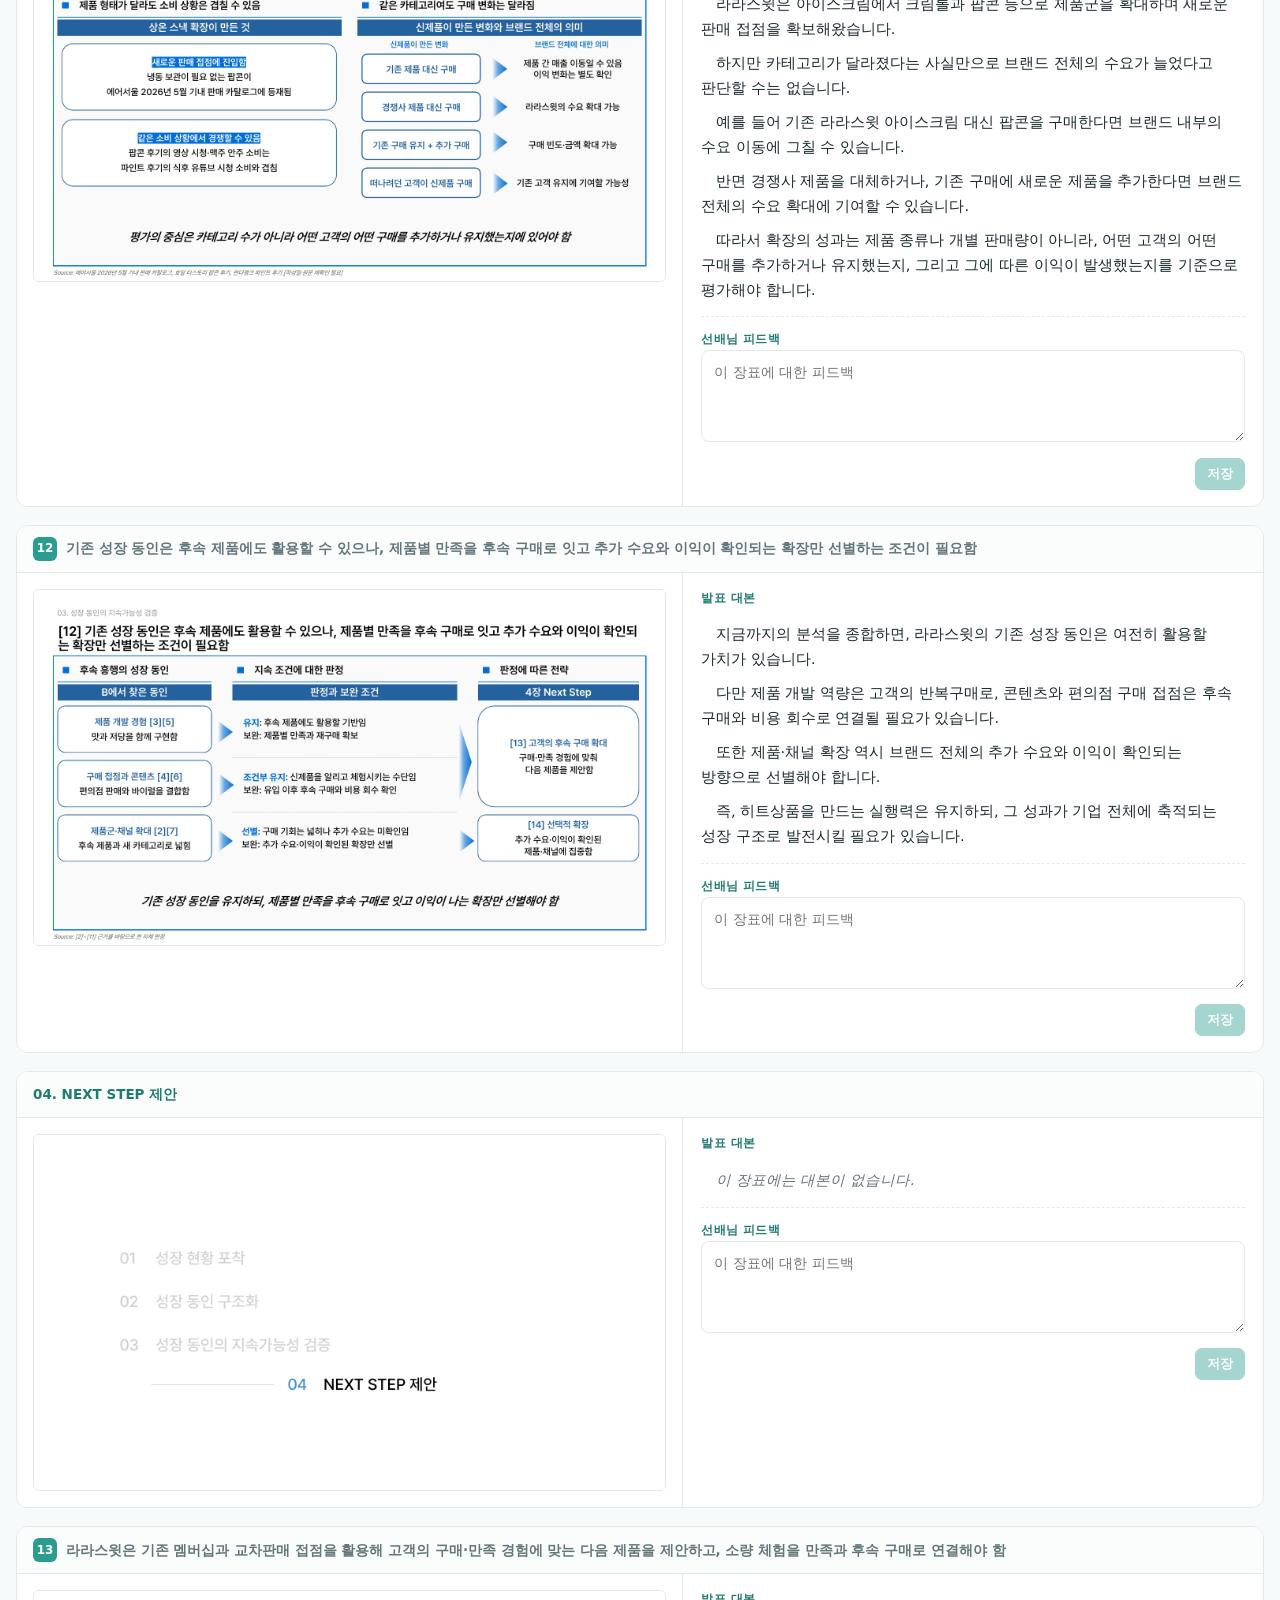
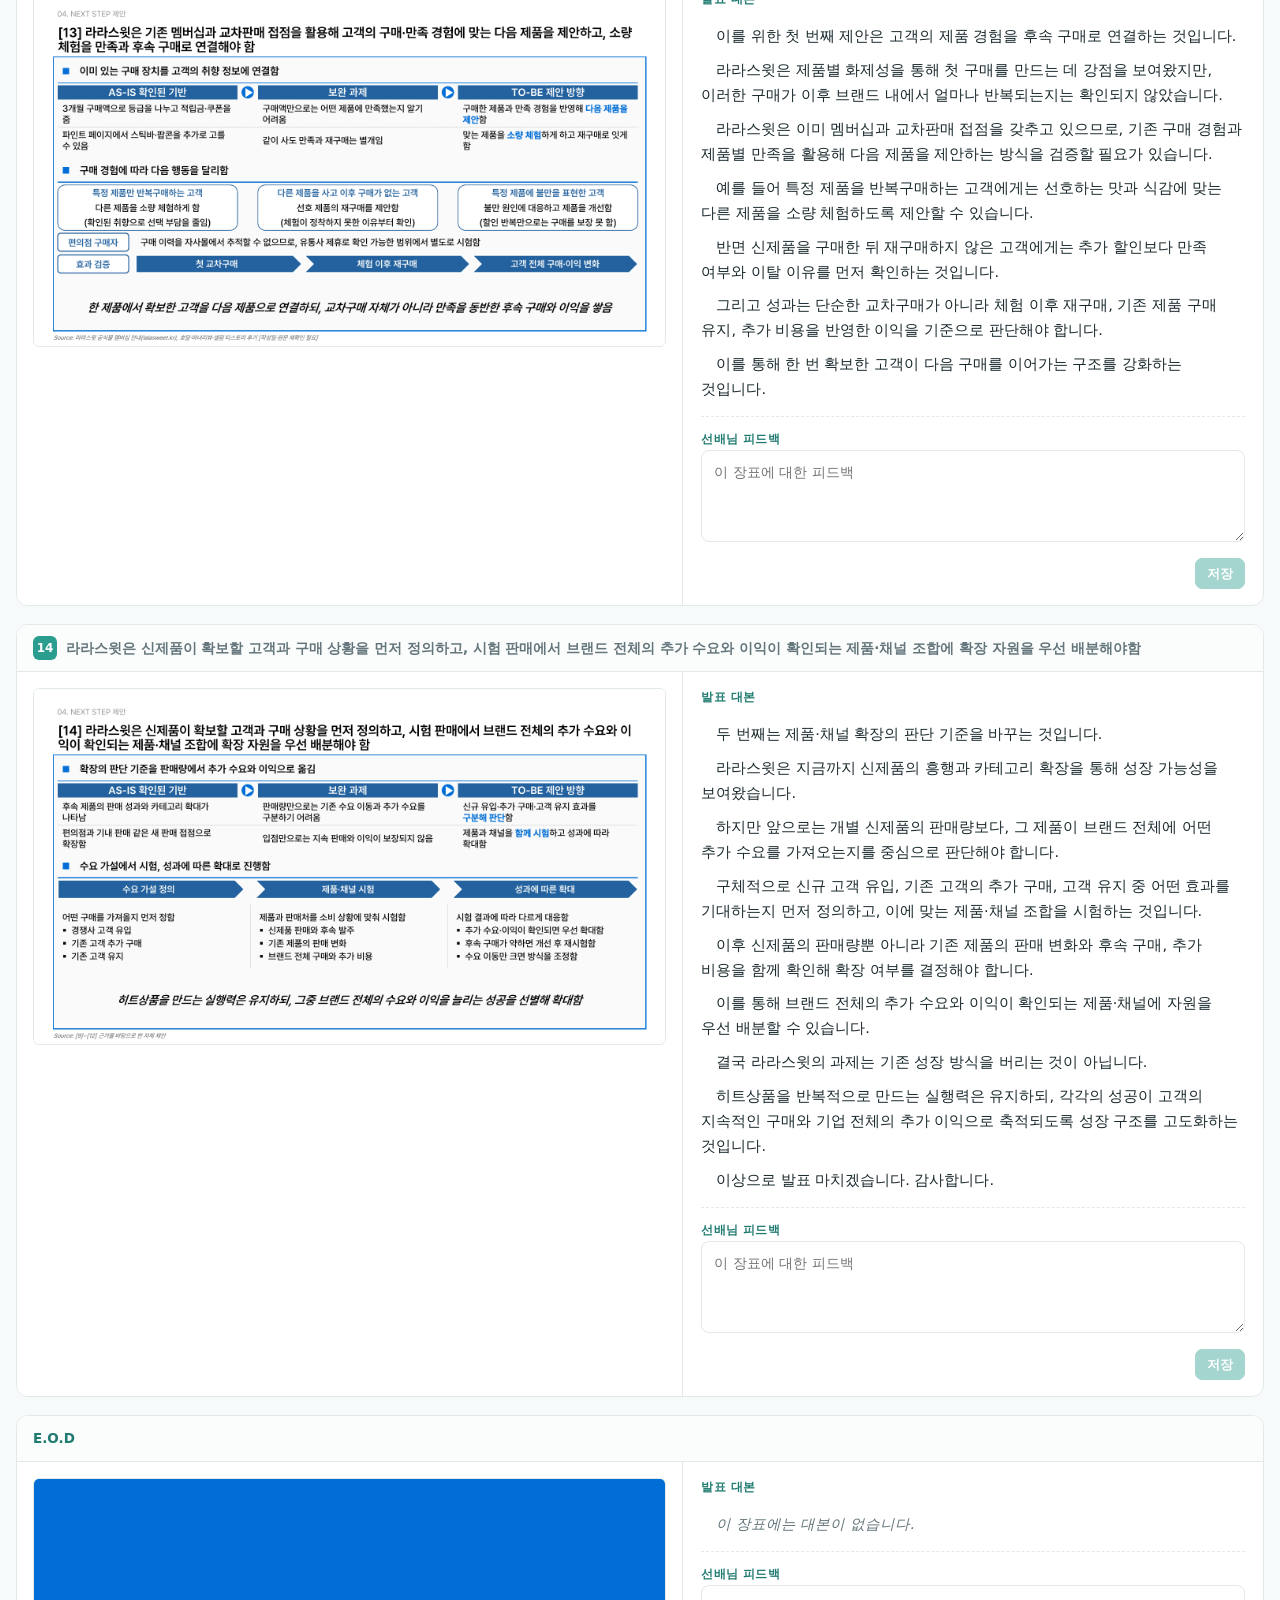
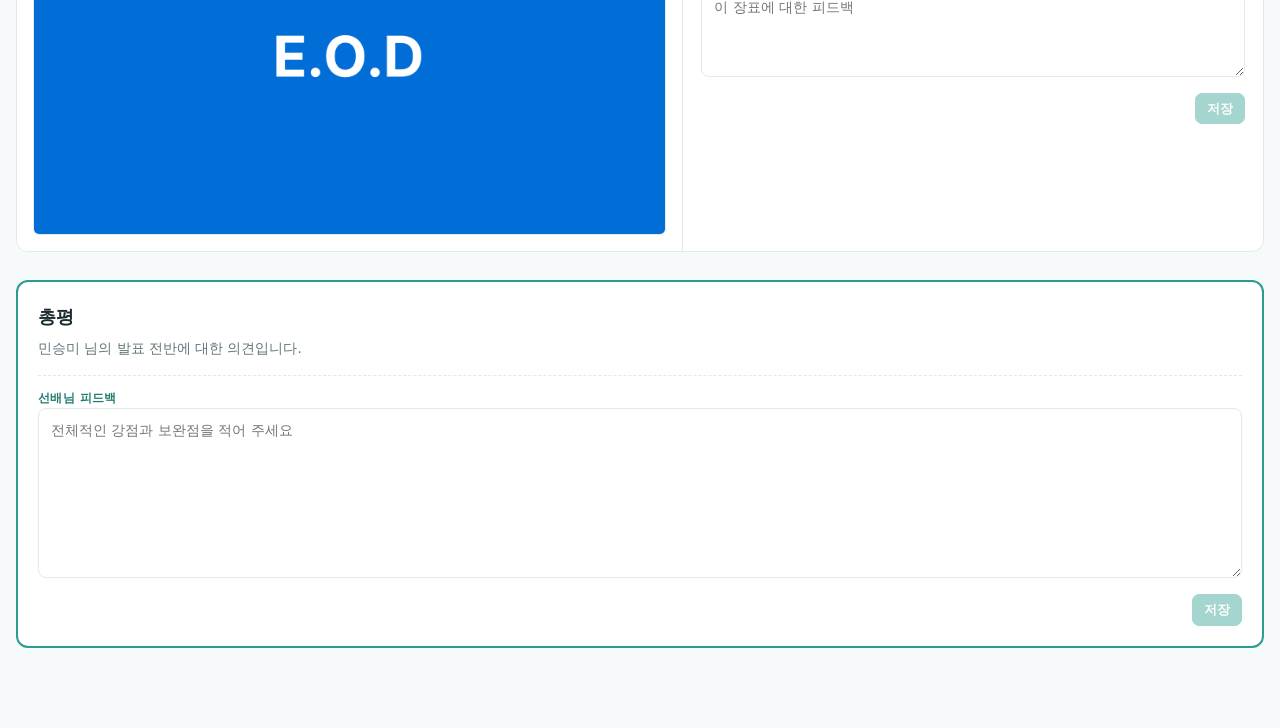
==== commit 0b1ed9e5: "작성 모드 안내에 장표 확대 설명 추가 Co-Authored-By: Claude Opus 5 <noreply@anthropic.com>" ====
--- a/admin.html
+++ b/admin.html
@@ -5,7 +5,7 @@
 <meta name="viewport" content="width=device-width,initial-scale=1,viewport-fit=cover">
 <meta name="robots" content="noindex,nofollow,noarchive">
 <title>IJ 서면 피드백 · 작성</title>
-<link rel="stylesheet" href="assets/style.css?v=1793973497">
+<link rel="stylesheet" href="assets/style.css?v=1793973900">
 </head>
 <body>
 <header>
@@ -16,17 +16,17 @@
   </div>
   <nav id="nav"></nav>
 </header>
-<div class="note">피드백을 쓰신 뒤 <b>저장</b>을 눌러 주세요. 저장하신 뒤에는 <b>수정</b>·<b>삭제</b>로 고치실 수 있습니다.</div>
+<div class="note">피드백을 쓰신 뒤 <b>저장</b>을 눌러 주세요. 저장하신 뒤에는 <b>수정</b>·<b>삭제</b>로 고치실 수 있습니다. 장표를 클릭하시면 확대해 보실 수 있습니다.</div>
 <main id="main"></main>
 <dialog id="zoom"><img id="zoomImg" alt=""></dialog>
 <script>window.MODE = "admin";</script>
-<script src="assets/config.js?v=1793973497"></script>
-<script src="data/people.js?v=1793973497"></script>
-<script src="assets/app.js?v=1793973497"></script>
+<script src="assets/config.js?v=1793973900"></script>
+<script src="data/people.js?v=1793973900"></script>
+<script src="assets/app.js?v=1793973900"></script>
 <script>
 /* 올려둔 파일을 고치면, 열어두신 창이 옛 내용을 계속 보여주지 않도록 한 번만 새로 받는다 */
 (function () {
-  var V = "1793973497";
+  var V = "1793973900";
   fetch("version.txt?t=" + Date.now(),
          { cache: "no-store", headers: { "Cache-Control": "no-cache" } })
     .then(function (r) { return r.ok ? r.text() : ""; })
